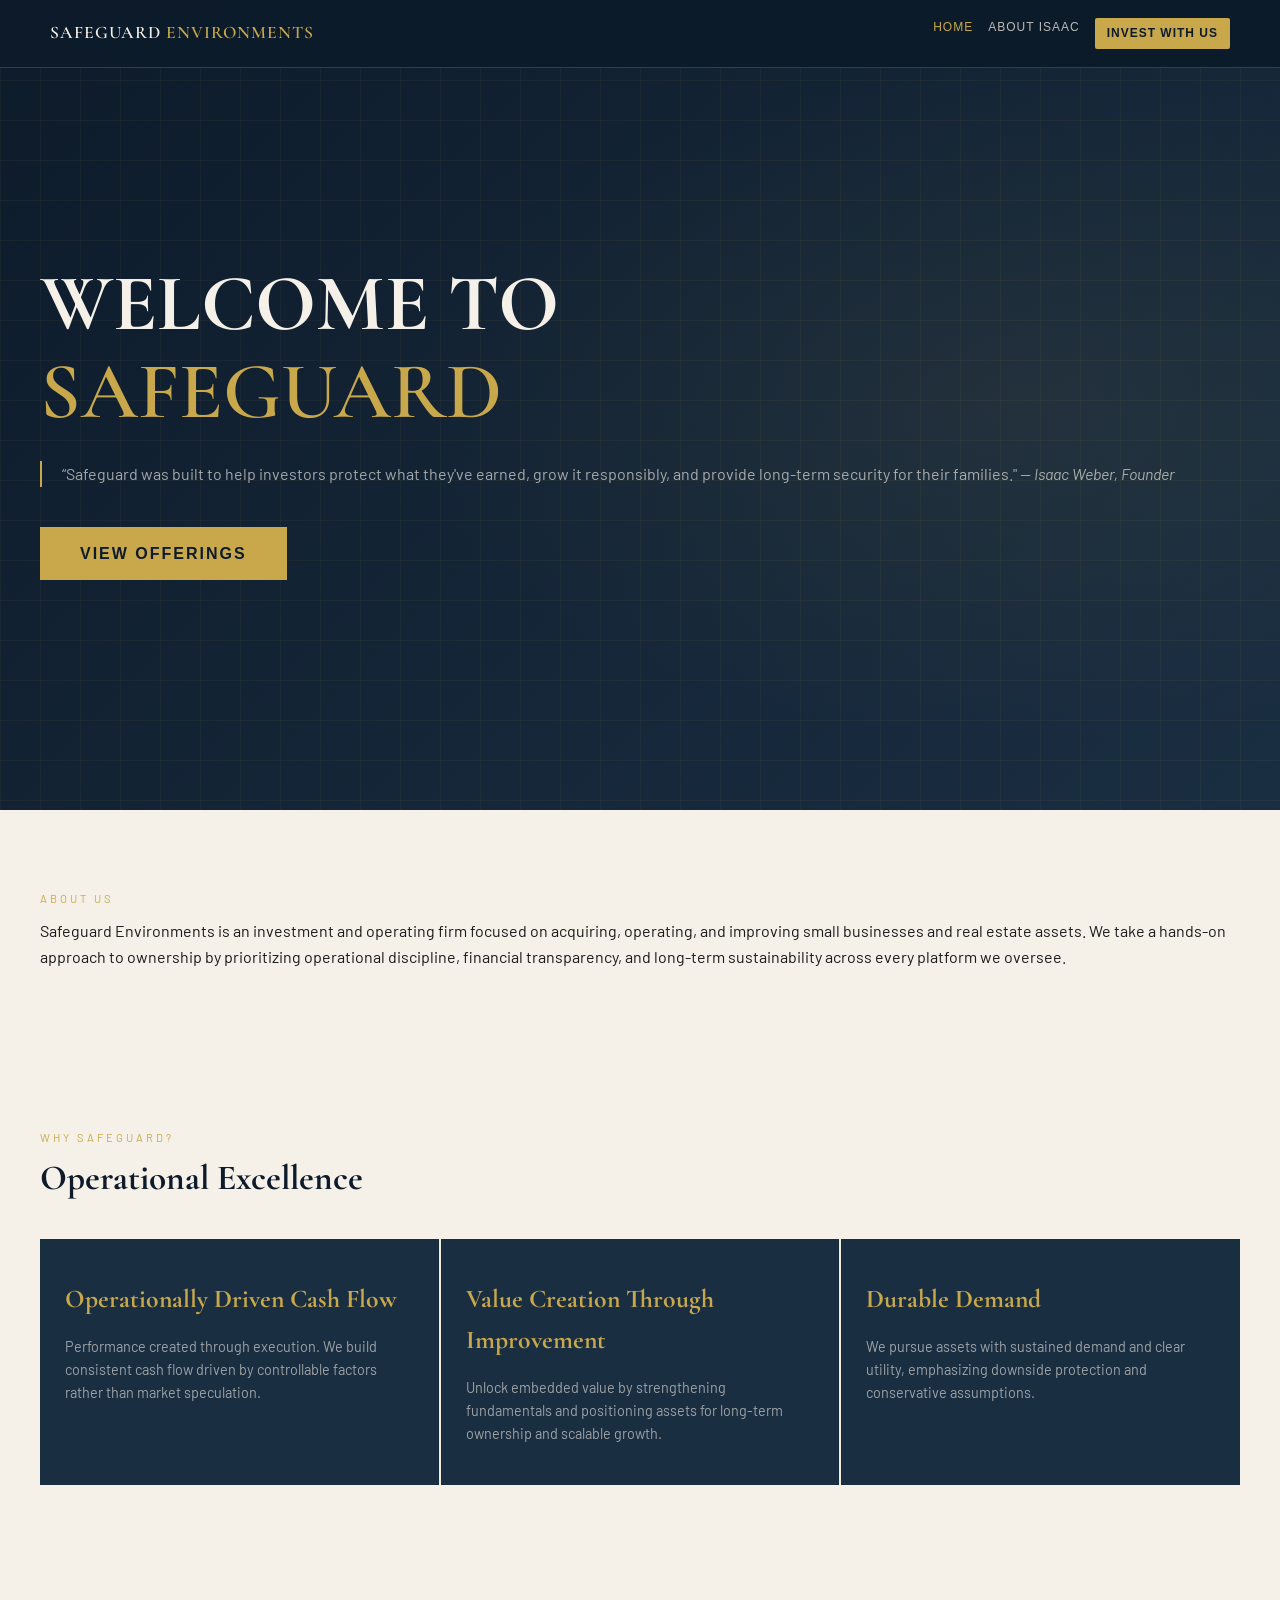
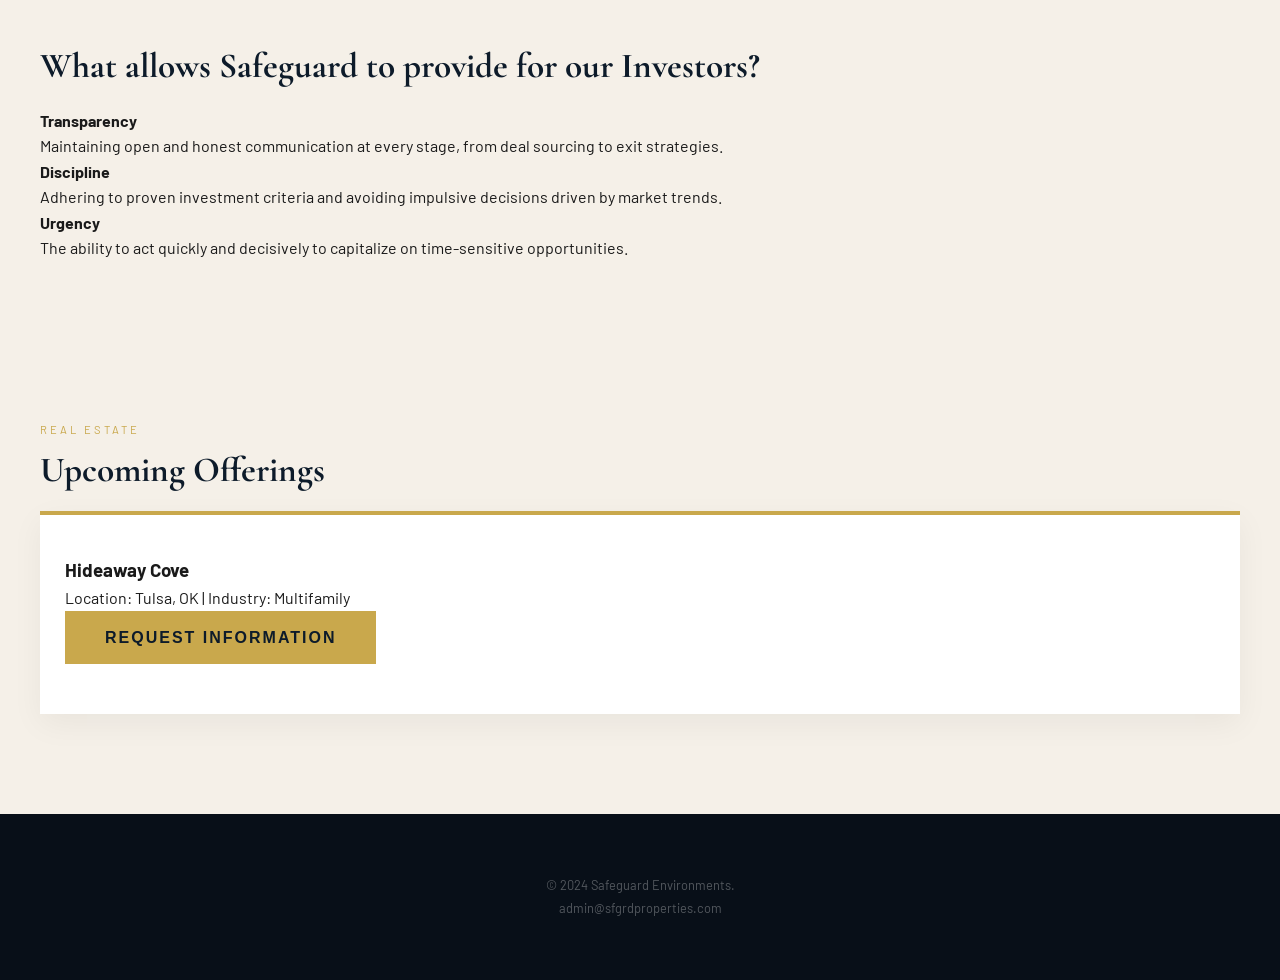
==== index.html @ 64dc5674 "Update index.html" ====
<!DOCTYPE html>
<html lang="en">
<head>
    <meta charset="UTF-8">
    <meta name="viewport" content="width=device-width, initial-scale=1.0">
    <title>Safeguard Environments | Real Estate & Business Investment</title>
    <link rel="stylesheet" href="style.css">
    <link href="https://fonts.googleapis.com/css2?family=Cormorant+Garamond:wght@300;400;600&family=Barlow:wght@300;400;600&display=swap" rel="stylesheet">
</head>
<body>
    <nav>
        <a href="index.html" class="nav-logo">Safeguard <span>Environments</span></a>
        <div class="nav-links">
            <a href="index.html" class="active">Home</a>
            <a href="about.html">About Isaac</a>
            <a href="invest.html" class="nav-cta">Invest With Us</a>
        </div>
    </nav>

    <header class="hero">
        <div class="hero-bg"></div>
        <div class="hero-grid"></div>
        <div class="hero-content container">
            <h1 class="hero-title">WELCOME TO<br><strong>SAFEGUARD</strong></h1>
            <p class="hero-quote">
                “Safeguard was built to help investors protect what they've earned, grow it responsibly, and provide long-term security for their families."
                <cite>— Isaac Weber, Founder</cite>
            </p>
            <div class="hero-actions">
                <a href="invest.html" class="btn-primary">View Offerings</a>
            </div>
        </div>
    </header>

    <section class="white-section">
        <div class="container text-center">
            <span class="section-label">About Us</span>
            <p class="main-para">
                Safeguard Environments is an investment and operating firm focused on acquiring, operating, and improving small businesses and real estate assets. We take a hands-on approach to ownership by prioritizing operational discipline, financial transparency, and long-term sustainability across every platform we oversee.
            </p>
        </div>
    </section>

    <section class="navy-section">
        <div class="container">
            <span class="section-label">Why Safeguard?</span>
            <h2 class="section-title gold-text">Operational Excellence</h2>
            <div class="pillars">
                <div class="pillar">
                    <h3>Operationally Driven Cash Flow</h3>
                    <p>Performance created through execution. We build consistent cash flow driven by controllable factors rather than market speculation.</p>
                </div>
                <div class="pillar">
                    <h3>Value Creation Through Improvement</h3>
                    <p>Unlock embedded value by strengthening fundamentals and positioning assets for long-term ownership and scalable growth.</p>
                </div>
                <div class="pillar">
                    <h3>Durable Demand</h3>
                    <p>We pursue assets with sustained demand and clear utility, emphasizing downside protection and conservative assumptions.</p>
                </div>
            </div>
        </div>
    </section>

    <section class="white-section">
        <div class="container">
            <h2 class="section-title">What allows Safeguard to provide for our Investors?</h2>
            <div class="value-grid">
                <div class="value-item">
                    <h4>Transparency</h4>
                    <p>Maintaining open and honest communication at every stage, from deal sourcing to exit strategies.</p>
                </div>
                <div class="value-item">
                    <h4>Discipline</h4>
                    <p>Adhering to proven investment criteria and avoiding impulsive decisions driven by market trends.</p>
                </div>
                <div class="value-item">
                    <h4>Urgency</h4>
                    <p>The ability to act quickly and decisively to capitalize on time-sensitive opportunities.</p>
                </div>
            </div>
        </div>
    </section>

    <section class="cream-section">
        <div class="container">
            <span class="section-label">Real Estate</span>
            <h2 class="section-title">Upcoming Offerings</h2>
            <div class="offering-card">
                <h3>Hideaway Cove</h3>
                <p>Location: Tulsa, OK | Industry: Multifamily</p>
                <a href="invest.html" class="btn-primary small-btn">Request Information</a>
            </div>
        </div>
    </section>

    <footer>
        <p>© 2024 Safeguard Environments. <br> admin@sfgrdproperties.com</p>
    </footer>
</body>
</html>
---- style.css ----
*, *::before, *::after { box-sizing: border-box; margin: 0; padding: 0; }

:root {
  --navy: #0d1b2a;
  --navy-mid: #1a2e42;
  --gold: #c9a84c;
  --gold-light: #e0c278;
  --cream: #f5f0e8;
  --cream-dark: #ede7d9;
  --text: #1a1a1a;
  --text-mid: #4a4a4a;
  --white: #ffffff;
}

body {
  font-family: 'Barlow', sans-serif;
  background: var(--cream);
  color: var(--text);
  overflow-x: hidden;
  line-height: 1.6;
}

/* --- NAV --- */
nav {
  position: fixed;
  top: 0; left: 0; right: 0;
  z-index: 1000;
  background: rgba(13, 27, 42, 0.97);
  backdrop-filter: blur(8px);
  display: flex;
  align-items: center;
  justify-content: space-between;
  padding: 0 20px;
  height: 68px;
  border-bottom: 1px solid rgba(201, 168, 76, 0.25);
}

.nav-logo {
  font-family: 'Cormorant Garamond', serif;
  font-size: 1.1rem;
  font-weight: 600;
  color: var(--cream);
  text-decoration: none;
  text-transform: uppercase;
  letter-spacing: 1px;
}
.nav-logo span { color: var(--gold); }

.nav-links { display: flex; gap: 15px; }
.nav-links a {
  font-family: 'Barlow Condensed', sans-serif;
  font-size: 0.75rem;
  text-transform: uppercase;
  color: rgba(245, 240, 232, 0.75);
  text-decoration: none;
  letter-spacing: 1px;
}
.nav-links a.active { color: var(--gold); }
.nav-cta { background: var(--gold); color: var(--navy) !important; padding: 6px 12px; font-weight: 700; border-radius: 2px; }

/* --- HERO & BACKGROUNDS --- */
.hero {
  position: relative;
  min-height: 90vh;
  background: var(--navy);
  display: flex;
  align-items: center;
  padding: 100px 20px 60px;
  overflow: hidden;
}

.hero-bg {
  position: absolute;
  inset: 0;
  background: radial-gradient(ellipse 70% 60% at 80% 50%, rgba(201,168,76,0.07) 0%, transparent 70%), linear-gradient(135deg, #0d1b2a 0%, #1a2e42 100%);
}

.hero-grid {
  position: absolute;
  inset: 0;
  background-image: linear-gradient(rgba(201,168,76,0.05) 1px, transparent 1px), linear-gradient(90deg, rgba(201,168,76,0.05) 1px, transparent 1px);
  background-size: 40px 40px;
}

.hero-content { position: relative; z-index: 2; width: 100%; }

.hero-title {
  font-family: 'Cormorant Garamond', serif;
  font-size: clamp(2.8rem, 10vw, 5rem);
  color: var(--cream);
  line-height: 1.1;
  margin-bottom: 25px;
}
.hero-title strong { color: var(--gold); display: block; font-weight: 600; }

.hero-quote {
  border-left: 2px solid var(--gold);
  padding-left: 20px;
  color: rgba(245,240,232,0.65);
  font-size: 1rem;
  margin-bottom: 40px;
}

/* --- BUTTONS --- */
.btn-primary, .btn-outline {
  display: block;
  width: 100%;
  text-align: center;
  padding: 16px;
  font-family: 'Barlow Condensed', sans-serif;
  font-weight: 700;
  text-transform: uppercase;
  text-decoration: none;
  letter-spacing: 2px;
  margin-bottom: 10px;
}
.btn-primary { background: var(--gold); color: var(--navy); }
.btn-outline { border: 1px solid rgba(245,240,232,0.3); color: var(--cream); }

/* --- SECTIONS --- */
section { padding: 80px 20px; }
.container { max-width: 1200px; margin: 0 auto; }
.section-label { color: var(--gold); text-transform: uppercase; font-size: 0.7rem; letter-spacing: 3px; margin-bottom: 10px; display: block; }
.section-title { font-family: 'Cormorant Garamond', serif; font-size: 2.2rem; color: var(--navy); line-height: 1.2; margin-bottom: 20px; }

/* --- CARDS & PILLARS --- */
.pillars { display: grid; gap: 2px; background: rgba(201,168,76,0.1); margin-top: 40px; }
.pillar { background: var(--navy-mid); padding: 40px 25px; }
.pillar h3 { font-family: 'Cormorant Garamond', serif; color: var(--gold); font-size: 1.6rem; margin-bottom: 15px; }
.pillar p { color: rgba(245,240,232,0.6); font-size: 0.9rem; }

.team-card { display: flex; flex-direction: column; gap: 30px; align-items: center; text-align: center; }
.team-photo { width: 100%; max-width: 320px; border: 3px solid var(--gold); filter: grayscale(10%); }

.offering-card { background: white; padding: 40px 25px; border-top: 4px solid var(--gold); margin-bottom: 20px; box-shadow: 0 10px 30px rgba(0,0,0,0.05); }

/* --- FORM --- */
.form-box { background: white; padding: 40px 25px; border: 1px solid var(--cream-dark); }
input, select, textarea { width: 100%; padding: 15px; margin-bottom: 15px; border: 1px solid #ddd; font-size: 1rem; font-family: 'Barlow', sans-serif; }

/* --- FOOTER --- */
footer { background: #080f18; padding: 60px 20px; text-align: center; color: white; }
footer p { font-size: 0.8rem; color: rgba(255,255,255,0.3); line-height: 1.8; }

@media (min-width: 768px) {
  nav { padding: 0 50px; }
  .btn-primary, .btn-outline { width: auto; display: inline-block; padding: 14px 40px; }
  .pillars { grid-template-columns: 1fr 1fr 1fr; }
  .team-card { flex-direction: row; text-align: left; }
}
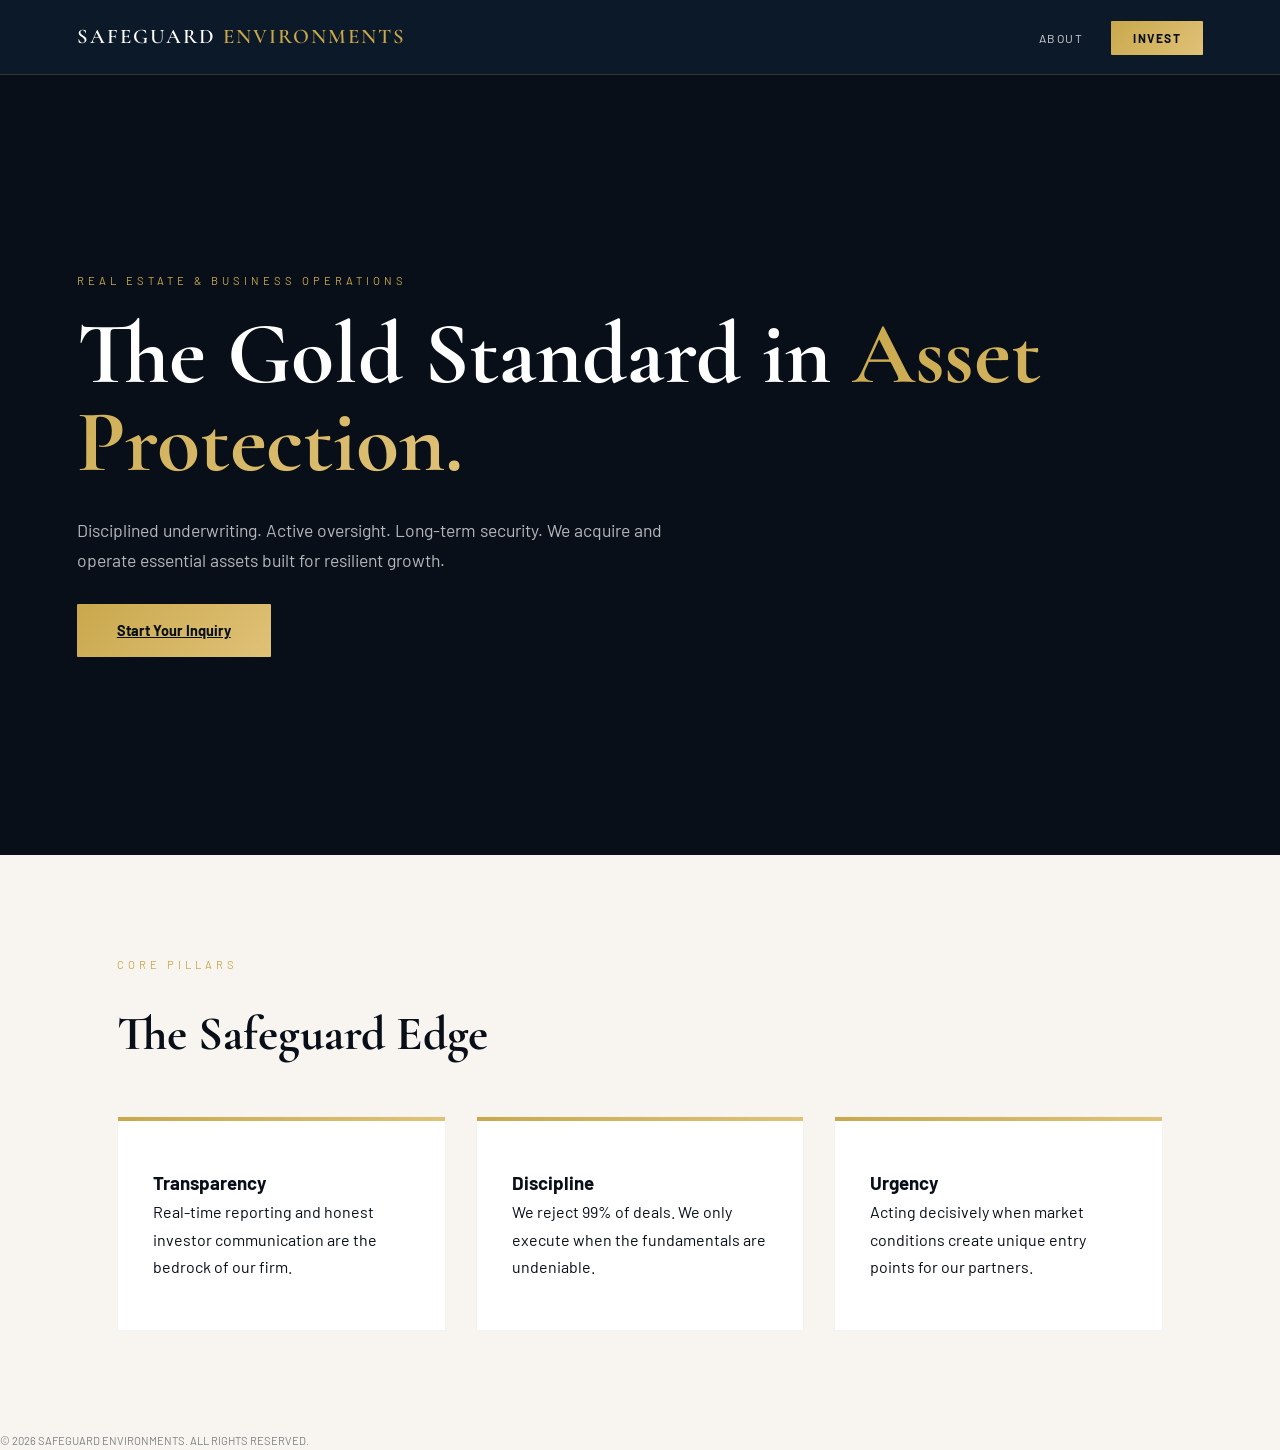
==== commit 418fe8bb: "Update index.html" ====
--- a/index.html
+++ b/index.html
@@ -3,99 +3,51 @@
 <head>
     <meta charset="UTF-8">
     <meta name="viewport" content="width=device-width, initial-scale=1.0">
-    <title>Safeguard Environments | Real Estate & Business Investment</title>
+    <title>Safeguard Environments | Private Equity</title>
     <link rel="stylesheet" href="style.css">
-    <link href="https://fonts.googleapis.com/css2?family=Cormorant+Garamond:wght@300;400;600&family=Barlow:wght@300;400;600&display=swap" rel="stylesheet">
+    <link href="https://fonts.googleapis.com/css2?family=Cormorant+Garamond:wght@300;600&family=Barlow:wght@300;400;700&display=swap" rel="stylesheet">
 </head>
 <body>
     <nav>
-        <a href="index.html" class="nav-logo">Safeguard <span>Environments</span></a>
+        <a href="index.html" class="nav-logo">SAFEGUARD <span>ENVIRONMENTS</span></a>
         <div class="nav-links">
-            <a href="index.html" class="active">Home</a>
-            <a href="about.html">About Isaac</a>
-            <a href="invest.html" class="nav-cta">Invest With Us</a>
+            <a href="about.html">About</a>
+            <a href="invest.html" class="nav-cta">Invest</a>
         </div>
     </nav>
 
     <header class="hero">
-        <div class="hero-bg"></div>
-        <div class="hero-grid"></div>
         <div class="hero-content container">
-            <h1 class="hero-title">WELCOME TO<br><strong>SAFEGUARD</strong></h1>
-            <p class="hero-quote">
-                “Safeguard was built to help investors protect what they've earned, grow it responsibly, and provide long-term security for their families."
-                <cite>— Isaac Weber, Founder</cite>
+            <span class="section-label">Real Estate & Business Operations</span>
+            <h1>The Gold Standard in <strong>Asset Protection.</strong></h1>
+            <p style="max-width: 600px; color: rgba(255,255,255,0.7); margin-bottom: 40px; font-size: 1.1rem;">
+                Disciplined underwriting. Active oversight. Long-term security. We acquire and operate essential assets built for resilient growth.
             </p>
-            <div class="hero-actions">
-                <a href="invest.html" class="btn-primary">View Offerings</a>
-            </div>
+            <a href="invest.html" class="nav-cta" style="padding: 18px 40px; font-size: 0.9rem;">Start Your Inquiry</a>
         </div>
     </header>
 
-    <section class="white-section">
-        <div class="container text-center">
-            <span class="section-label">About Us</span>
-            <p class="main-para">
-                Safeguard Environments is an investment and operating firm focused on acquiring, operating, and improving small businesses and real estate assets. We take a hands-on approach to ownership by prioritizing operational discipline, financial transparency, and long-term sustainability across every platform we oversee.
-            </p>
-        </div>
-    </section>
-
-    <section class="navy-section">
-        <div class="container">
-            <span class="section-label">Why Safeguard?</span>
-            <h2 class="section-title gold-text">Operational Excellence</h2>
-            <div class="pillars">
-                <div class="pillar">
-                    <h3>Operationally Driven Cash Flow</h3>
-                    <p>Performance created through execution. We build consistent cash flow driven by controllable factors rather than market speculation.</p>
-                </div>
-                <div class="pillar">
-                    <h3>Value Creation Through Improvement</h3>
-                    <p>Unlock embedded value by strengthening fundamentals and positioning assets for long-term ownership and scalable growth.</p>
-                </div>
-                <div class="pillar">
-                    <h3>Durable Demand</h3>
-                    <p>We pursue assets with sustained demand and clear utility, emphasizing downside protection and conservative assumptions.</p>
-                </div>
+    <section class="container">
+        <span class="section-label">Core Pillars</span>
+        <h2 class="section-title">The Safeguard Edge</h2>
+        <div class="card-grid">
+            <div class="card">
+                <h3>Transparency</h3>
+                <p>Real-time reporting and honest investor communication are the bedrock of our firm.</p>
             </div>
-        </div>
-    </section>
-
-    <section class="white-section">
-        <div class="container">
-            <h2 class="section-title">What allows Safeguard to provide for our Investors?</h2>
-            <div class="value-grid">
-                <div class="value-item">
-                    <h4>Transparency</h4>
-                    <p>Maintaining open and honest communication at every stage, from deal sourcing to exit strategies.</p>
-                </div>
-                <div class="value-item">
-                    <h4>Discipline</h4>
-                    <p>Adhering to proven investment criteria and avoiding impulsive decisions driven by market trends.</p>
-                </div>
-                <div class="value-item">
-                    <h4>Urgency</h4>
-                    <p>The ability to act quickly and decisively to capitalize on time-sensitive opportunities.</p>
-                </div>
+            <div class="card">
+                <h3>Discipline</h3>
+                <p>We reject 99% of deals. We only execute when the fundamentals are undeniable.</p>
             </div>
-        </div>
-    </section>
-
-    <section class="cream-section">
-        <div class="container">
-            <span class="section-label">Real Estate</span>
-            <h2 class="section-title">Upcoming Offerings</h2>
-            <div class="offering-card">
-                <h3>Hideaway Cove</h3>
-                <p>Location: Tulsa, OK | Industry: Multifamily</p>
-                <a href="invest.html" class="btn-primary small-btn">Request Information</a>
+            <div class="card">
+                <h3>Urgency</h3>
+                <p>Acting decisively when market conditions create unique entry points for our partners.</p>
             </div>
         </div>
     </section>
 
     <footer>
-        <p>© 2024 Safeguard Environments. <br> admin@sfgrdproperties.com</p>
+        <p style="font-size: 0.7rem; opacity: 0.5;">© 2026 SAFEGUARD ENVIRONMENTS. ALL RIGHTS RESERVED.</p>
     </footer>
 </body>
 </html>
--- a/style.css
+++ b/style.css
@@ -1,150 +1,168 @@
-*, *::before, *::after { box-sizing: border-box; margin: 0; padding: 0; }
-
 :root {
-  --navy: #0d1b2a;
-  --navy-mid: #1a2e42;
-  --gold: #c9a84c;
-  --gold-light: #e0c278;
-  --cream: #f5f0e8;
-  --cream-dark: #ede7d9;
-  --text: #1a1a1a;
-  --text-mid: #4a4a4a;
+  --navy-deep: #080f18;
+  --navy-site: #0d1b2a;
+  --gold-primary: #c9a84c;
+  --gold-linear: linear-gradient(135deg, #c9a84c 0%, #e0c278 100%);
+  --cream: #f8f5f0;
   --white: #ffffff;
+  --glass: rgba(255, 255, 255, 0.03);
 }
 
+* { box-sizing: border-box; margin: 0; padding: 0; }
+
 body {
-  font-family: 'Barlow', sans-serif;
+  font-family: 'Barlow', -apple-system, sans-serif;
   background: var(--cream);
-  color: var(--text);
+  color: var(--navy-deep);
+  line-height: 1.7;
   overflow-x: hidden;
-  line-height: 1.6;
 }
 
-/* --- NAV --- */
+/* --- LUXURY NAV --- */
 nav {
   position: fixed;
-  top: 0; left: 0; right: 0;
-  z-index: 1000;
-  background: rgba(13, 27, 42, 0.97);
-  backdrop-filter: blur(8px);
+  top: 0; width: 100%; height: 75px;
+  background: rgba(13, 27, 42, 0.95);
+  backdrop-filter: blur(10px);
   display: flex;
   align-items: center;
   justify-content: space-between;
-  padding: 0 20px;
-  height: 68px;
-  border-bottom: 1px solid rgba(201, 168, 76, 0.25);
+  padding: 0 6%;
+  z-index: 2000;
+  border-bottom: 1px solid rgba(201, 168, 76, 0.2);
 }
 
 .nav-logo {
   font-family: 'Cormorant Garamond', serif;
-  font-size: 1.1rem;
+  font-size: 1.3rem;
+  color: #fff;
+  text-decoration: none;
+  letter-spacing: 2px;
   font-weight: 600;
-  color: var(--cream);
+}
+.nav-logo span { color: var(--gold-primary); }
+
+.nav-links a {
+  color: rgba(255,255,255,0.8);
   text-decoration: none;
-  text-transform: uppercase;
-  letter-spacing: 1px;
-}
-.nav-logo span { color: var(--gold); }
-
-.nav-links { display: flex; gap: 15px; }
-.nav-links a {
-  font-family: 'Barlow Condensed', sans-serif;
   font-size: 0.75rem;
   text-transform: uppercase;
-  color: rgba(245, 240, 232, 0.75);
-  text-decoration: none;
-  letter-spacing: 1px;
+  letter-spacing: 1.5px;
+  margin-left: 25px;
 }
-.nav-links a.active { color: var(--gold); }
-.nav-cta { background: var(--gold); color: var(--navy) !important; padding: 6px 12px; font-weight: 700; border-radius: 2px; }
 
-/* --- HERO & BACKGROUNDS --- */
+.nav-cta {
+  background: var(--gold-linear);
+  color: var(--navy-deep) !important;
+  padding: 10px 22px;
+  font-weight: 700;
+  border-radius: 1px;
+}
+
+/* --- PHONE OPTIMIZED HERO --- */
 .hero {
-  position: relative;
-  min-height: 90vh;
-  background: var(--navy);
+  min-height: 95vh;
+  background: var(--navy-deep);
   display: flex;
   align-items: center;
-  padding: 100px 20px 60px;
-  overflow: hidden;
+  padding: 120px 6% 60px;
+  position: relative;
+  color: #fff;
 }
 
-.hero-bg {
+.hero::after {
+  content: '';
   position: absolute;
-  inset: 0;
-  background: radial-gradient(ellipse 70% 60% at 80% 50%, rgba(201,168,76,0.07) 0%, transparent 70%), linear-gradient(135deg, #0d1b2a 0%, #1a2e42 100%);
+  top: 0; left: 0; right: 0; bottom: 0;
+  background: url('https://www.transparenttextures.com/patterns/carbon-fibre.png');
+  opacity: 0.05;
 }
 
-.hero-grid {
-  position: absolute;
-  inset: 0;
-  background-image: linear-gradient(rgba(201,168,76,0.05) 1px, transparent 1px), linear-gradient(90deg, rgba(201,168,76,0.05) 1px, transparent 1px);
-  background-size: 40px 40px;
+.hero-content h1 {
+  font-family: 'Cormorant Garamond', serif;
+  font-size: clamp(3rem, 12vw, 5.5rem);
+  line-height: 1;
+  margin-bottom: 30px;
 }
 
-.hero-content { position: relative; z-index: 2; width: 100%; }
+.hero-content h1 strong {
+  background: var(--gold-linear);
+  -webkit-background-clip: text;
+  -webkit-text-fill-color: transparent;
+}
 
-.hero-title {
+/* --- SECTION POLISHING --- */
+section { padding: 100px 6%; }
+.container { max-width: 1200px; margin: 0 auto; }
+
+.section-label {
+  color: var(--gold-primary);
+  text-transform: uppercase;
+  font-size: 0.7rem;
+  letter-spacing: 4px;
+  display: block;
+  margin-bottom: 20px;
+}
+
+.section-title {
   font-family: 'Cormorant Garamond', serif;
-  font-size: clamp(2.8rem, 10vw, 5rem);
-  color: var(--cream);
-  line-height: 1.1;
-  margin-bottom: 25px;
-}
-.hero-title strong { color: var(--gold); display: block; font-weight: 600; }
-
-.hero-quote {
-  border-left: 2px solid var(--gold);
-  padding-left: 20px;
-  color: rgba(245,240,232,0.65);
-  font-size: 1rem;
+  font-size: clamp(2rem, 8vw, 3rem);
   margin-bottom: 40px;
 }
 
-/* --- BUTTONS --- */
-.btn-primary, .btn-outline {
-  display: block;
+/* --- CRM LEAD CARDS --- */
+.card-grid { display: grid; grid-template-columns: repeat(auto-fit, minmax(300px, 1fr)); gap: 30px; }
+
+.card {
+  background: var(--white);
+  padding: 50px 35px;
+  border: 1px solid rgba(0,0,0,0.05);
+  position: relative;
+  transition: transform 0.3s;
+}
+
+.card:hover { transform: translateY(-10px); }
+
+.card::before {
+  content: '';
+  position: absolute;
+  top: 0; left: 0; width: 100%; height: 4px;
+  background: var(--gold-linear);
+}
+
+/* --- FORM & CRM HOOKS --- */
+.form-wrap {
+  background: var(--navy-site);
+  padding: 60px 40px;
+  border-radius: 2px;
+  color: #fff;
+}
+
+input, select, textarea {
   width: 100%;
-  text-align: center;
   padding: 16px;
-  font-family: 'Barlow Condensed', sans-serif;
+  margin-bottom: 20px;
+  background: rgba(255,255,255,0.05);
+  border: 1px solid rgba(255,255,255,0.1);
+  color: #fff;
+  font-size: 1rem;
+}
+
+button[type="submit"] {
+  width: 100%;
+  padding: 20px;
+  background: var(--gold-linear);
+  border: none;
   font-weight: 700;
   text-transform: uppercase;
-  text-decoration: none;
   letter-spacing: 2px;
-  margin-bottom: 10px;
+  cursor: pointer;
 }
-.btn-primary { background: var(--gold); color: var(--navy); }
-.btn-outline { border: 1px solid rgba(245,240,232,0.3); color: var(--cream); }
 
-/* --- SECTIONS --- */
-section { padding: 80px 20px; }
-.container { max-width: 1200px; margin: 0 auto; }
-.section-label { color: var(--gold); text-transform: uppercase; font-size: 0.7rem; letter-spacing: 3px; margin-bottom: 10px; display: block; }
-.section-title { font-family: 'Cormorant Garamond', serif; font-size: 2.2rem; color: var(--navy); line-height: 1.2; margin-bottom: 20px; }
-
-/* --- CARDS & PILLARS --- */
-.pillars { display: grid; gap: 2px; background: rgba(201,168,76,0.1); margin-top: 40px; }
-.pillar { background: var(--navy-mid); padding: 40px 25px; }
-.pillar h3 { font-family: 'Cormorant Garamond', serif; color: var(--gold); font-size: 1.6rem; margin-bottom: 15px; }
-.pillar p { color: rgba(245,240,232,0.6); font-size: 0.9rem; }
-
-.team-card { display: flex; flex-direction: column; gap: 30px; align-items: center; text-align: center; }
-.team-photo { width: 100%; max-width: 320px; border: 3px solid var(--gold); filter: grayscale(10%); }
-
-.offering-card { background: white; padding: 40px 25px; border-top: 4px solid var(--gold); margin-bottom: 20px; box-shadow: 0 10px 30px rgba(0,0,0,0.05); }
-
-/* --- FORM --- */
-.form-box { background: white; padding: 40px 25px; border: 1px solid var(--cream-dark); }
-input, select, textarea { width: 100%; padding: 15px; margin-bottom: 15px; border: 1px solid #ddd; font-size: 1rem; font-family: 'Barlow', sans-serif; }
-
-/* --- FOOTER --- */
-footer { background: #080f18; padding: 60px 20px; text-align: center; color: white; }
-footer p { font-size: 0.8rem; color: rgba(255,255,255,0.3); line-height: 1.8; }
-
-@media (min-width: 768px) {
-  nav { padding: 0 50px; }
-  .btn-primary, .btn-outline { width: auto; display: inline-block; padding: 14px 40px; }
-  .pillars { grid-template-columns: 1fr 1fr 1fr; }
-  .team-card { flex-direction: row; text-align: left; }
+/* --- MOBILE TWEAKS --- */
+@media (max-width: 768px) {
+  nav { padding: 0 20px; }
+  .nav-links { display: none; }
+  .hero-content h1 { text-align: center; }
+  .form-wrap { padding: 40px 20px; }
 }
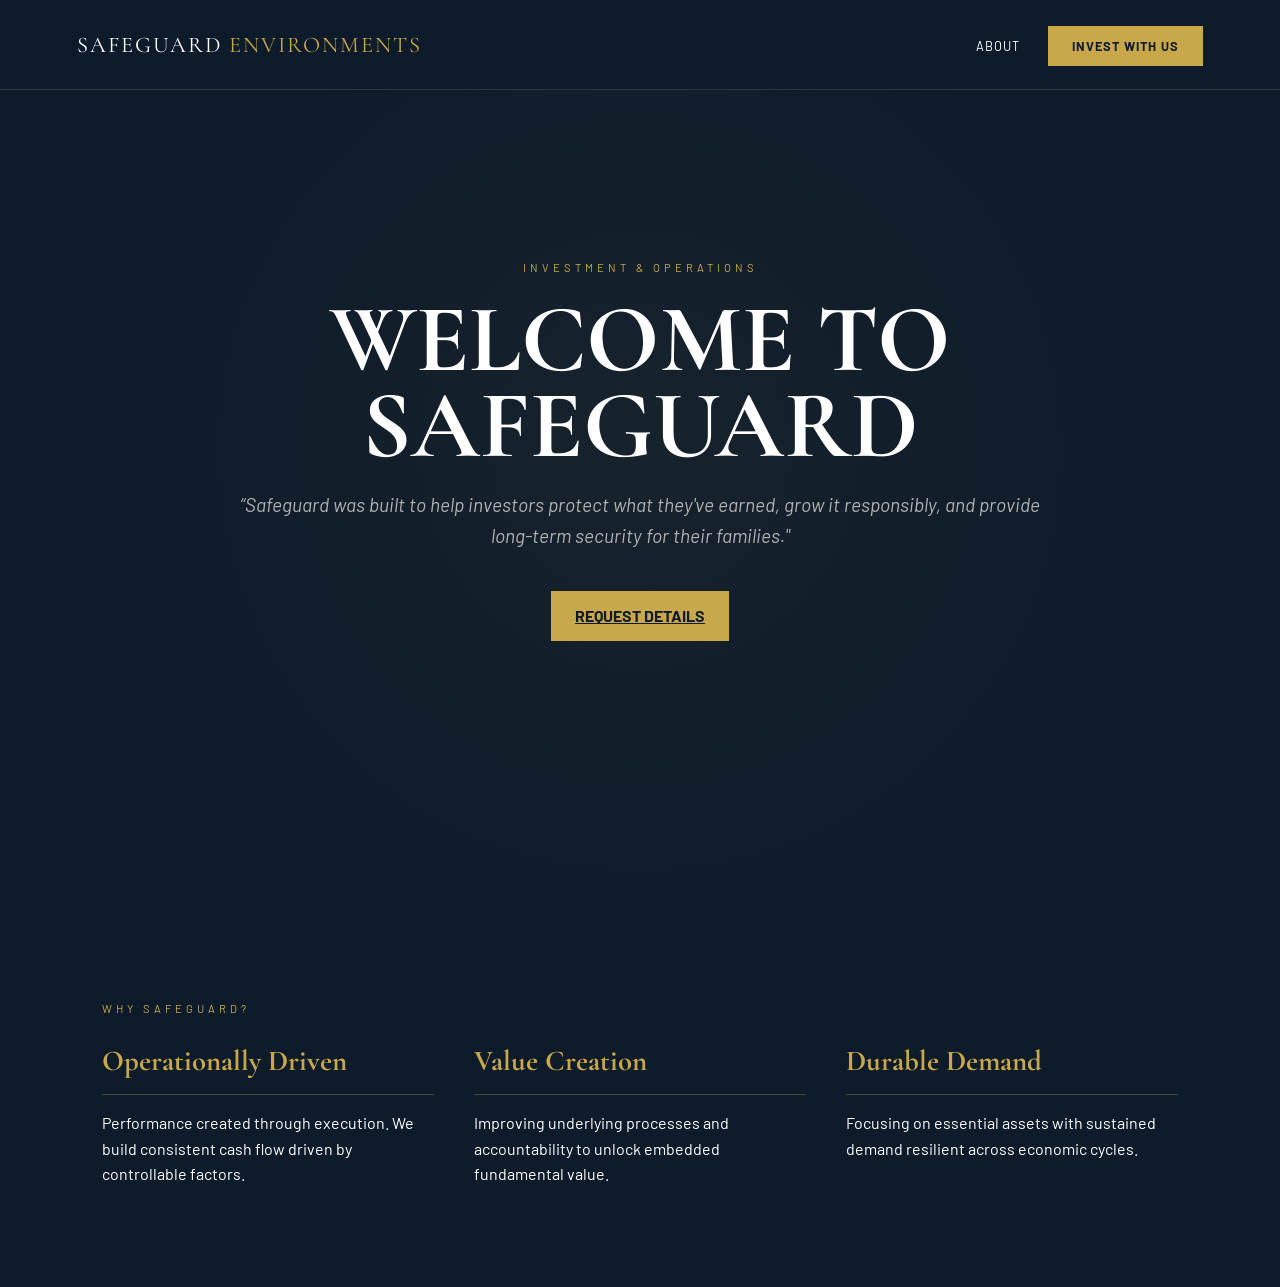
==== commit de10f45e: "Update index.html" ====
--- a/index.html
+++ b/index.html
@@ -3,51 +3,44 @@
 <head>
     <meta charset="UTF-8">
     <meta name="viewport" content="width=device-width, initial-scale=1.0">
-    <title>Safeguard Environments | Private Equity</title>
+    <title>Safeguard Environments | Home</title>
     <link rel="stylesheet" href="style.css">
-    <link href="https://fonts.googleapis.com/css2?family=Cormorant+Garamond:wght@300;600&family=Barlow:wght@300;400;700&display=swap" rel="stylesheet">
+    <link href="https://fonts.googleapis.com/css2?family=Cormorant+Garamond:wght@300;600&family=Barlow:ital,wght@0,400;1,300&display=swap" rel="stylesheet">
 </head>
 <body>
     <nav>
         <a href="index.html" class="nav-logo">SAFEGUARD <span>ENVIRONMENTS</span></a>
         <div class="nav-links">
-            <a href="about.html">About</a>
-            <a href="invest.html" class="nav-cta">Invest</a>
+            <a href="about.html">ABOUT</a>
+            <a href="invest.html" class="nav-cta">INVEST WITH US</a>
         </div>
     </nav>
 
     <header class="hero">
-        <div class="hero-content container">
-            <span class="section-label">Real Estate & Business Operations</span>
-            <h1>The Gold Standard in <strong>Asset Protection.</strong></h1>
-            <p style="max-width: 600px; color: rgba(255,255,255,0.7); margin-bottom: 40px; font-size: 1.1rem;">
-                Disciplined underwriting. Active oversight. Long-term security. We acquire and operate essential assets built for resilient growth.
-            </p>
-            <a href="invest.html" class="nav-cta" style="padding: 18px 40px; font-size: 0.9rem;">Start Your Inquiry</a>
-        </div>
+        <span class="section-label">Investment & Operations</span>
+        <h1>WELCOME TO<br>SAFEGUARD</h1>
+        <p>“Safeguard was built to help investors protect what they've earned, grow it responsibly, and provide long-term security for their families."</p>
+        <a href="invest.html" class="nav-cta">REQUEST DETAILS</a>
     </header>
 
-    <section class="container">
-        <span class="section-label">Core Pillars</span>
-        <h2 class="section-title">The Safeguard Edge</h2>
-        <div class="card-grid">
-            <div class="card">
-                <h3>Transparency</h3>
-                <p>Real-time reporting and honest investor communication are the bedrock of our firm.</p>
-            </div>
-            <div class="card">
-                <h3>Discipline</h3>
-                <p>We reject 99% of deals. We only execute when the fundamentals are undeniable.</p>
-            </div>
-            <div class="card">
-                <h3>Urgency</h3>
-                <p>Acting decisively when market conditions create unique entry points for our partners.</p>
+    <section>
+        <div class="container">
+            <span class="section-label">Why Safeguard?</span>
+            <div class="pillar-grid">
+                <div class="pillar-item">
+                    <h3>Operationally Driven</h3>
+                    <p>Performance created through execution. We build consistent cash flow driven by controllable factors.</p>
+                </div>
+                <div class="pillar-item">
+                    <h3>Value Creation</h3>
+                    <p>Improving underlying processes and accountability to unlock embedded fundamental value.</p>
+                </div>
+                <div class="pillar-item">
+                    <h3>Durable Demand</h3>
+                    <p>Focusing on essential assets with sustained demand resilient across economic cycles.</p>
+                </div>
             </div>
         </div>
     </section>
-
-    <footer>
-        <p style="font-size: 0.7rem; opacity: 0.5;">© 2026 SAFEGUARD ENVIRONMENTS. ALL RIGHTS RESERVED.</p>
-    </footer>
 </body>
 </html>
--- a/style.css
+++ b/style.css
@@ -1,168 +1,159 @@
+/* --- THE SAFEGUARD EXACT SPEC --- */
+*, *::before, *::after { box-sizing: border-box; margin: 0; padding: 0; }
+
 :root {
-  --navy-deep: #080f18;
-  --navy-site: #0d1b2a;
-  --gold-primary: #c9a84c;
-  --gold-linear: linear-gradient(135deg, #c9a84c 0%, #e0c278 100%);
-  --cream: #f8f5f0;
-  --white: #ffffff;
-  --glass: rgba(255, 255, 255, 0.03);
+    --navy: #0d1b2a;
+    --gold: #c9a84c;
+    --cream: #f5f0e8;
+    --white: #ffffff;
+    --text-light: rgba(245, 240, 232, 0.7);
 }
 
-* { box-sizing: border-box; margin: 0; padding: 0; }
-
 body {
-  font-family: 'Barlow', -apple-system, sans-serif;
-  background: var(--cream);
-  color: var(--navy-deep);
-  line-height: 1.7;
-  overflow-x: hidden;
+    font-family: 'Barlow', sans-serif;
+    background-color: var(--navy); /* Original site uses dark base */
+    color: var(--white);
+    line-height: 1.6;
 }
 
-/* --- LUXURY NAV --- */
+/* --- NAVIGATION --- */
 nav {
-  position: fixed;
-  top: 0; width: 100%; height: 75px;
-  background: rgba(13, 27, 42, 0.95);
-  backdrop-filter: blur(10px);
-  display: flex;
-  align-items: center;
-  justify-content: space-between;
-  padding: 0 6%;
-  z-index: 2000;
-  border-bottom: 1px solid rgba(201, 168, 76, 0.2);
+    position: fixed;
+    top: 0; left: 0; right: 0;
+    height: 90px;
+    background: var(--navy);
+    display: flex;
+    align-items: center;
+    justify-content: space-between;
+    padding: 0 6%;
+    z-index: 1000;
+    border-bottom: 1px solid rgba(201, 168, 76, 0.2);
 }
 
 .nav-logo {
-  font-family: 'Cormorant Garamond', serif;
-  font-size: 1.3rem;
-  color: #fff;
-  text-decoration: none;
-  letter-spacing: 2px;
-  font-weight: 600;
+    font-family: 'Cormorant Garamond', serif;
+    font-size: 1.4rem;
+    color: var(--white);
+    text-decoration: none;
+    text-transform: uppercase;
+    letter-spacing: 2px;
 }
-.nav-logo span { color: var(--gold-primary); }
+.nav-logo span { color: var(--gold); }
 
 .nav-links a {
-  color: rgba(255,255,255,0.8);
-  text-decoration: none;
-  font-size: 0.75rem;
-  text-transform: uppercase;
-  letter-spacing: 1.5px;
-  margin-left: 25px;
+    color: var(--white);
+    text-decoration: none;
+    font-size: 0.8rem;
+    text-transform: uppercase;
+    margin-left: 25px;
+    letter-spacing: 1px;
 }
 
 .nav-cta {
-  background: var(--gold-linear);
-  color: var(--navy-deep) !important;
-  padding: 10px 22px;
-  font-weight: 700;
-  border-radius: 1px;
+    background: var(--gold);
+    color: var(--navy) !important;
+    padding: 12px 24px;
+    font-weight: 700;
 }
 
-/* --- PHONE OPTIMIZED HERO --- */
+/* --- HERO --- */
 .hero {
-  min-height: 95vh;
-  background: var(--navy-deep);
-  display: flex;
-  align-items: center;
-  padding: 120px 6% 60px;
-  position: relative;
-  color: #fff;
+    height: 100vh;
+    display: flex;
+    flex-direction: column;
+    justify-content: center;
+    align-items: center;
+    text-align: center;
+    padding: 0 10%;
+    background: radial-gradient(circle at center, rgba(201, 168, 76, 0.05) 0%, transparent 70%);
 }
 
-.hero::after {
-  content: '';
-  position: absolute;
-  top: 0; left: 0; right: 0; bottom: 0;
-  background: url('https://www.transparenttextures.com/patterns/carbon-fibre.png');
-  opacity: 0.05;
+.hero h1 {
+    font-family: 'Cormorant Garamond', serif;
+    font-size: clamp(3.5rem, 12vw, 6rem);
+    text-transform: uppercase;
+    line-height: 0.9;
+    margin-bottom: 20px;
 }
 
-.hero-content h1 {
-  font-family: 'Cormorant Garamond', serif;
-  font-size: clamp(3rem, 12vw, 5.5rem);
-  line-height: 1;
-  margin-bottom: 30px;
+.hero p {
+    font-family: 'Barlow', sans-serif;
+    font-style: italic;
+    font-size: 1.2rem;
+    max-width: 800px;
+    color: var(--text-light);
+    margin-bottom: 40px;
 }
 
-.hero-content h1 strong {
-  background: var(--gold-linear);
-  -webkit-background-clip: text;
-  -webkit-text-fill-color: transparent;
-}
-
-/* --- SECTION POLISHING --- */
-section { padding: 100px 6%; }
-.container { max-width: 1200px; margin: 0 auto; }
+/* --- GRID SECTIONS --- */
+section { padding: 100px 8%; }
 
 .section-label {
-  color: var(--gold-primary);
-  text-transform: uppercase;
-  font-size: 0.7rem;
-  letter-spacing: 4px;
-  display: block;
-  margin-bottom: 20px;
+    color: var(--gold);
+    text-transform: uppercase;
+    letter-spacing: 4px;
+    font-size: 0.7rem;
+    display: block;
+    margin-bottom: 20px;
 }
 
 .section-title {
-  font-family: 'Cormorant Garamond', serif;
-  font-size: clamp(2rem, 8vw, 3rem);
-  margin-bottom: 40px;
+    font-family: 'Cormorant Garamond', serif;
+    font-size: 2.5rem;
+    margin-bottom: 40px;
 }
 
-/* --- CRM LEAD CARDS --- */
-.card-grid { display: grid; grid-template-columns: repeat(auto-fit, minmax(300px, 1fr)); gap: 30px; }
-
-.card {
-  background: var(--white);
-  padding: 50px 35px;
-  border: 1px solid rgba(0,0,0,0.05);
-  position: relative;
-  transition: transform 0.3s;
+.pillar-grid {
+    display: grid;
+    grid-template-columns: repeat(auto-fit, minmax(300px, 1fr));
+    gap: 40px;
 }
 
-.card:hover { transform: translateY(-10px); }
-
-.card::before {
-  content: '';
-  position: absolute;
-  top: 0; left: 0; width: 100%; height: 4px;
-  background: var(--gold-linear);
+.pillar-item h3 {
+    font-family: 'Cormorant Garamond', serif;
+    color: var(--gold);
+    font-size: 1.8rem;
+    margin-bottom: 15px;
+    border-bottom: 1px solid rgba(201, 168, 76, 0.3);
+    padding-bottom: 10px;
 }
 
-/* --- FORM & CRM HOOKS --- */
-.form-wrap {
-  background: var(--navy-site);
-  padding: 60px 40px;
-  border-radius: 2px;
-  color: #fff;
+/* --- BIO LAYOUT --- */
+.bio-container {
+    display: flex;
+    gap: 60px;
+    align-items: center;
+}
+
+.bio-img {
+    width: 350px;
+    height: 450px;
+    object-fit: cover;
+    border: 1px solid var(--gold);
+    padding: 10px;
+}
+
+/* --- CRM FORM --- */
+.form-card {
+    background: rgba(255,255,255,0.03);
+    padding: 50px;
+    border: 1px solid rgba(201, 168, 76, 0.2);
 }
 
 input, select, textarea {
-  width: 100%;
-  padding: 16px;
-  margin-bottom: 20px;
-  background: rgba(255,255,255,0.05);
-  border: 1px solid rgba(255,255,255,0.1);
-  color: #fff;
-  font-size: 1rem;
+    width: 100%;
+    padding: 15px;
+    background: transparent;
+    border: 1px solid rgba(255,255,255,0.2);
+    color: white;
+    margin-bottom: 20px;
 }
 
-button[type="submit"] {
-  width: 100%;
-  padding: 20px;
-  background: var(--gold-linear);
-  border: none;
-  font-weight: 700;
-  text-transform: uppercase;
-  letter-spacing: 2px;
-  cursor: pointer;
+/* --- MOBILE OPTIMIZATION --- */
+@media (max-width: 768px) {
+    nav { height: 70px; padding: 0 20px; }
+    .nav-links { display: none; }
+    .hero h1 { font-size: 3.5rem; }
+    .bio-container { flex-direction: column; text-align: center; }
+    .bio-img { width: 100%; height: auto; }
 }
-
-/* --- MOBILE TWEAKS --- */
-@media (max-width: 768px) {
-  nav { padding: 0 20px; }
-  .nav-links { display: none; }
-  .hero-content h1 { text-align: center; }
-  .form-wrap { padding: 40px 20px; }
-}
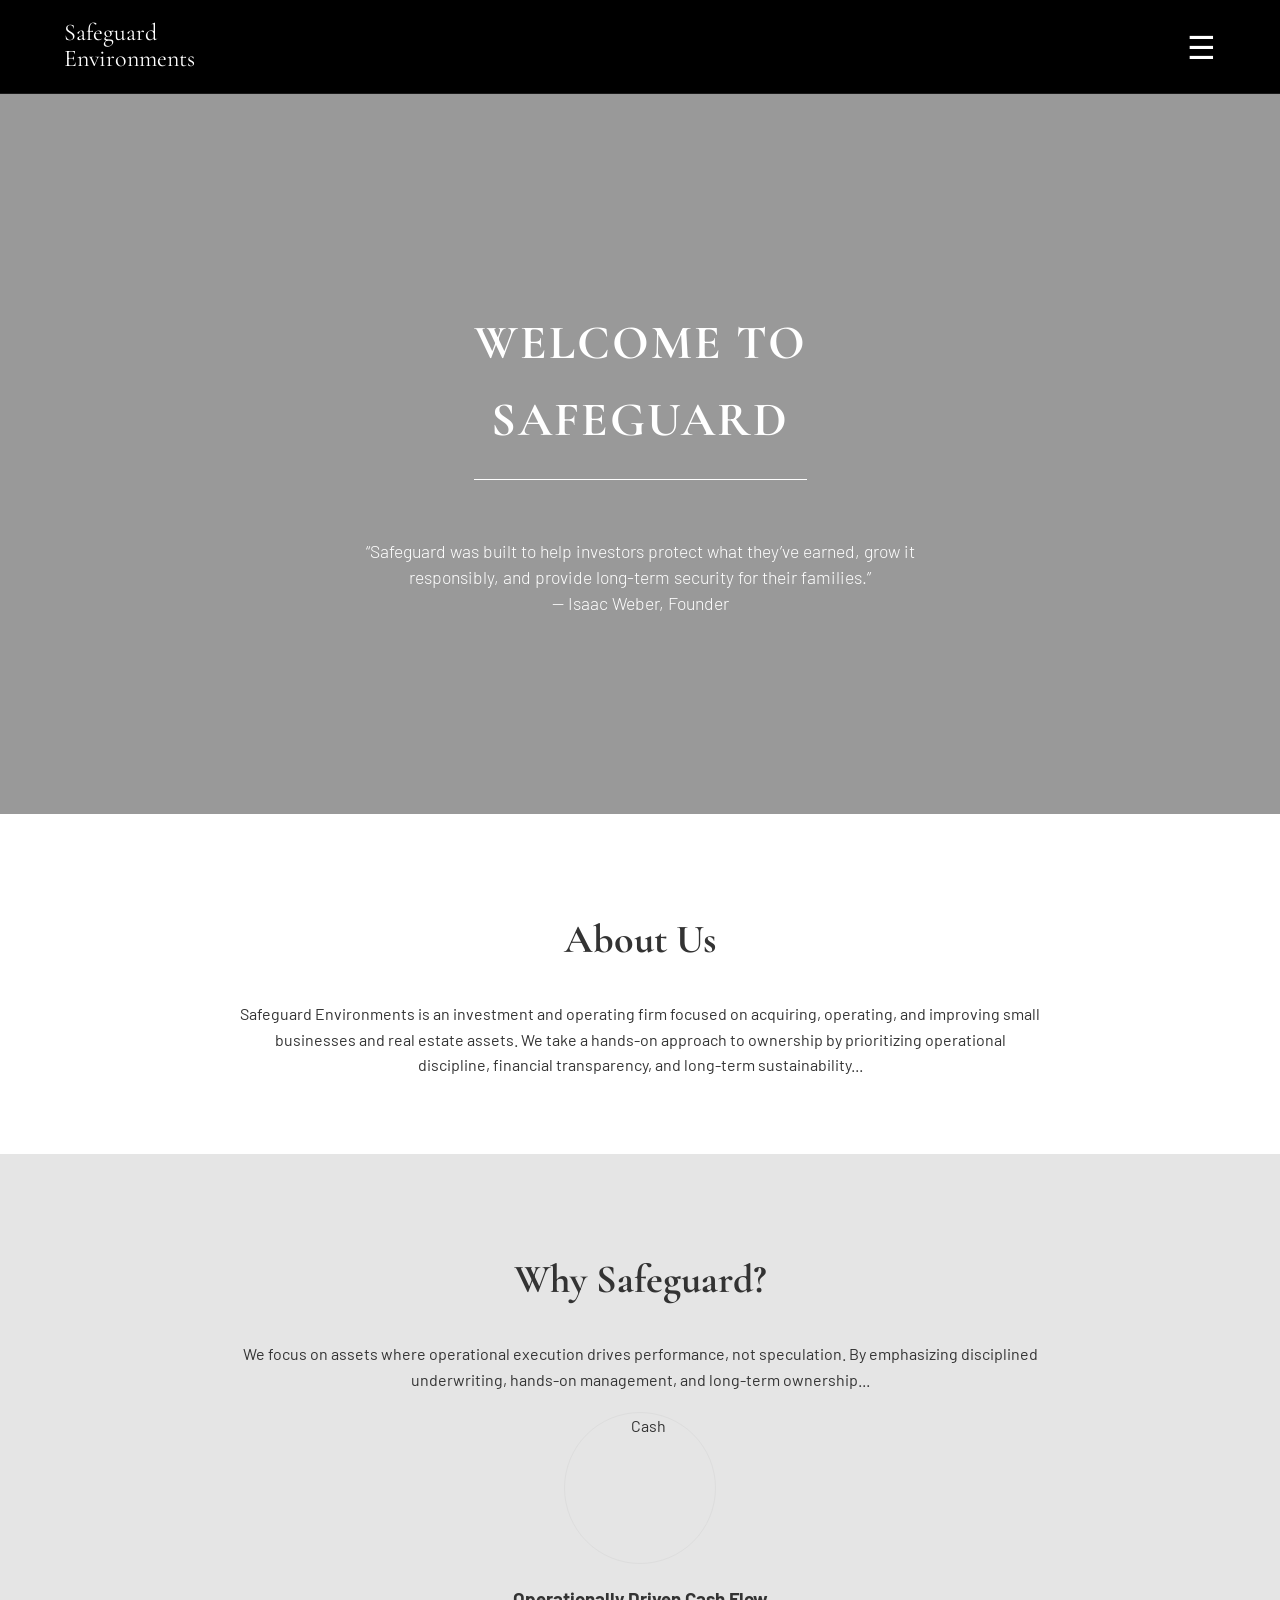
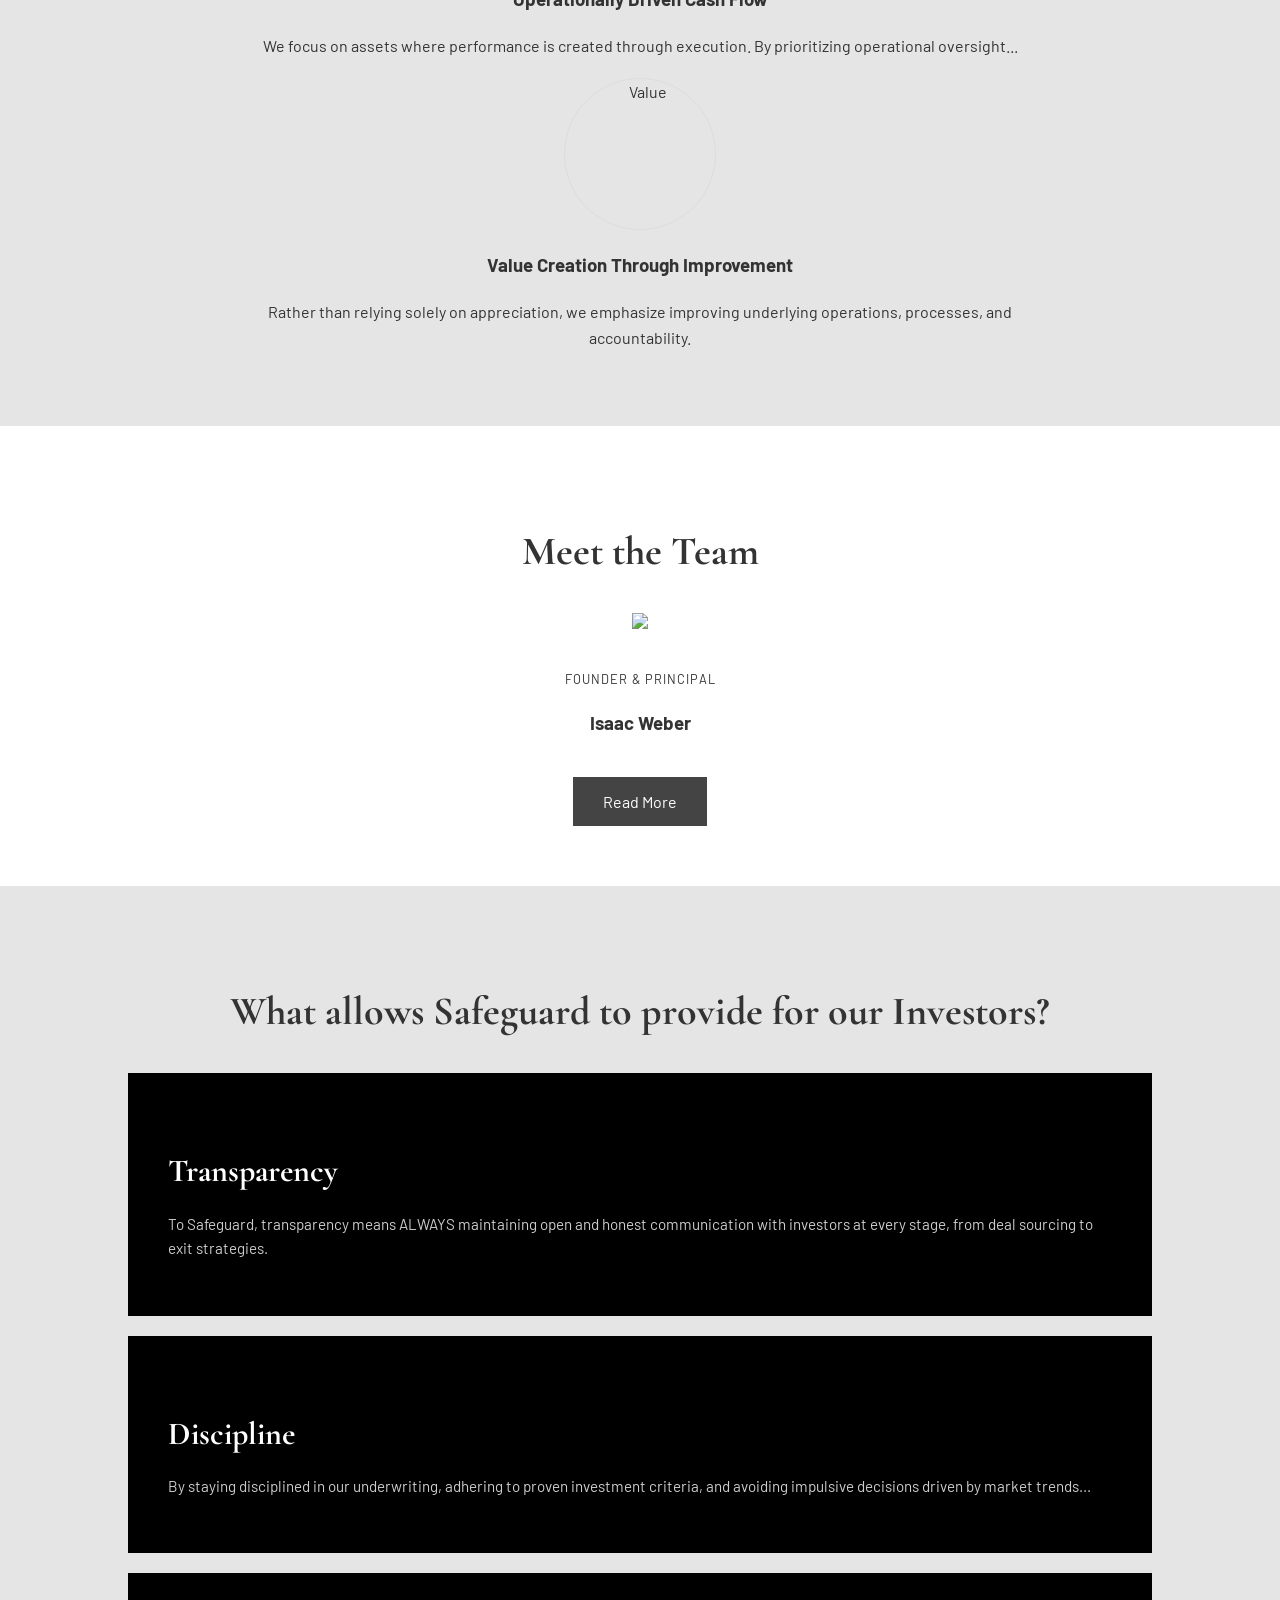
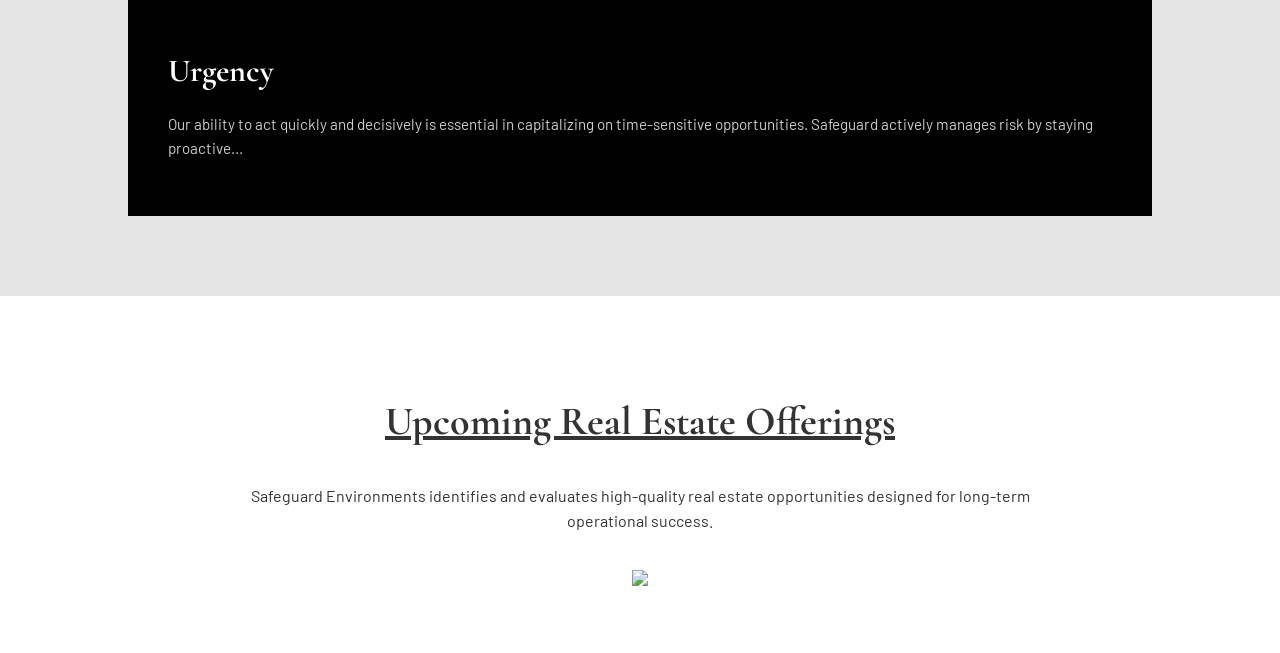
==== commit 10c0d092: "Refactor index.html for content and structure updates Updated the title and modified the navigation " ====
--- a/index.html
+++ b/index.html
@@ -3,44 +3,80 @@
 <head>
     <meta charset="UTF-8">
     <meta name="viewport" content="width=device-width, initial-scale=1.0">
-    <title>Safeguard Environments | Home</title>
+    <title>Safeguard Environments</title>
     <link rel="stylesheet" href="style.css">
-    <link href="https://fonts.googleapis.com/css2?family=Cormorant+Garamond:wght@300;600&family=Barlow:ital,wght@0,400;1,300&display=swap" rel="stylesheet">
+    <link href="https://fonts.googleapis.com/css2?family=Cormorant+Garamond:wght@400;600&family=Barlow:wght@200;400&display=swap" rel="stylesheet">
 </head>
 <body>
+
     <nav>
-        <a href="index.html" class="nav-logo">SAFEGUARD <span>ENVIRONMENTS</span></a>
-        <div class="nav-links">
-            <a href="about.html">ABOUT</a>
-            <a href="invest.html" class="nav-cta">INVEST WITH US</a>
-        </div>
+        <div class="logo">Safeguard<br>Environments</div>
+        <div style="color:white; font-size:2rem;">☰</div>
     </nav>
 
     <header class="hero">
-        <span class="section-label">Investment & Operations</span>
         <h1>WELCOME TO<br>SAFEGUARD</h1>
-        <p>“Safeguard was built to help investors protect what they've earned, grow it responsibly, and provide long-term security for their families."</p>
-        <a href="invest.html" class="nav-cta">REQUEST DETAILS</a>
+        <p>“Safeguard was built to help investors protect what they’ve earned, grow it responsibly, and provide long-term security for their families.”<br>— Isaac Weber, Founder</p>
     </header>
 
     <section>
-        <div class="container">
-            <span class="section-label">Why Safeguard?</span>
-            <div class="pillar-grid">
-                <div class="pillar-item">
-                    <h3>Operationally Driven</h3>
-                    <p>Performance created through execution. We build consistent cash flow driven by controllable factors.</p>
-                </div>
-                <div class="pillar-item">
-                    <h3>Value Creation</h3>
-                    <p>Improving underlying processes and accountability to unlock embedded fundamental value.</p>
-                </div>
-                <div class="pillar-item">
-                    <h3>Durable Demand</h3>
-                    <p>Focusing on essential assets with sustained demand resilient across economic cycles.</p>
-                </div>
-            </div>
+        <h2>About Us</h2>
+        <div class="center-text">
+            <p>Safeguard Environments is an investment and operating firm focused on acquiring, operating, and improving small businesses and real estate assets. We take a hands-on approach to ownership by prioritizing operational discipline, financial transparency, and long-term sustainability...</p>
         </div>
     </section>
+
+    <section class="bg-grey">
+        <h2>Why Safeguard?</h2>
+        <div class="center-text">
+            <p>We focus on assets where operational execution drives performance, not speculation. By emphasizing disciplined underwriting, hands-on management, and long-term ownership...</p>
+            
+            <img src="cash-icon.jpg" class="circle-img" alt="Cash">
+            <h3>Operationally Driven Cash Flow</h3>
+            <p>We focus on assets where performance is created through execution. By prioritizing operational oversight...</p>
+
+            <img src="chart-icon.jpg" class="circle-img" alt="Value">
+            <h3>Value Creation Through Improvement</h3>
+            <p>Rather than relying solely on appreciation, we emphasize improving underlying operations, processes, and accountability.</p>
+        </div>
+    </section>
+
+    <section>
+        <h2>Meet the Team</h2>
+        <div class="center-text">
+            <img src="isaac-weber.jpg" style="width:100%; max-width:400px; margin-bottom:20px;">
+            <p style="text-transform:uppercase; font-size:0.8rem; letter-spacing:1px;">Founder & Principal</p>
+            <h3>Isaac Weber</h3>
+            <a href="about.html" class="btn-read-more">Read More</a>
+        </div>
+    </section>
+
+    <section class="bg-grey">
+        <h2>What allows Safeguard to provide for our Investors?</h2>
+        
+        <div class="value-card">
+            <h3>Transparency</h3>
+            <p>To Safeguard, transparency means ALWAYS maintaining open and honest communication with investors at every stage, from deal sourcing to exit strategies.</p>
+        </div>
+
+        <div class="value-card">
+            <h3>Discipline</h3>
+            <p>By staying disciplined in our underwriting, adhering to proven investment criteria, and avoiding impulsive decisions driven by market trends...</p>
+        </div>
+
+        <div class="value-card">
+            <h3>Urgency</h3>
+            <p>Our ability to act quickly and decisively is essential in capitalizing on time-sensitive opportunities. Safeguard actively manages risk by staying proactive...</p>
+        </div>
+    </section>
+
+    <section>
+        <h2 style="text-decoration: underline;">Upcoming Real Estate Offerings</h2>
+        <div class="center-text">
+            <p>Safeguard Environments identifies and evaluates high-quality real estate opportunities designed for long-term operational success.</p>
+            <img src="coming-soon.jpg" style="width:100%; margin-top:20px;">
+        </div>
+    </section>
+
 </body>
 </html>
--- a/style.css
+++ b/style.css
@@ -1,159 +1,118 @@
-/* --- THE SAFEGUARD EXACT SPEC --- */
-*, *::before, *::after { box-sizing: border-box; margin: 0; padding: 0; }
-
 :root {
-    --navy: #0d1b2a;
-    --gold: #c9a84c;
-    --cream: #f5f0e8;
-    --white: #ffffff;
-    --text-light: rgba(245, 240, 232, 0.7);
+  --navy: #000000; /* Header is pure black in screenshots */
+  --gold: #c9a84c;
+  --light-grey: #e5e5e5;
+  --white: #ffffff;
+  --text-main: #333333;
 }
 
 body {
-    font-family: 'Barlow', sans-serif;
-    background-color: var(--navy); /* Original site uses dark base */
-    color: var(--white);
-    line-height: 1.6;
+  font-family: 'Barlow', sans-serif;
+  color: var(--text-main);
+  line-height: 1.6;
+  margin: 0;
 }
 
-/* --- NAVIGATION --- */
+/* --- EXACT HEADER --- */
 nav {
-    position: fixed;
-    top: 0; left: 0; right: 0;
-    height: 90px;
-    background: var(--navy);
-    display: flex;
-    align-items: center;
-    justify-content: space-between;
-    padding: 0 6%;
-    z-index: 1000;
-    border-bottom: 1px solid rgba(201, 168, 76, 0.2);
+  background: var(--navy);
+  padding: 20px 5%;
+  border-bottom: 1px solid rgba(255,255,255,0.1);
+  display: flex;
+  justify-content: space-between;
+  align-items: center;
 }
 
-.nav-logo {
-    font-family: 'Cormorant Garamond', serif;
-    font-size: 1.4rem;
-    color: var(--white);
-    text-decoration: none;
-    text-transform: uppercase;
-    letter-spacing: 2px;
-}
-.nav-logo span { color: var(--gold); }
-
-.nav-links a {
-    color: var(--white);
-    text-decoration: none;
-    font-size: 0.8rem;
-    text-transform: uppercase;
-    margin-left: 25px;
-    letter-spacing: 1px;
+.logo {
+  font-family: 'Cormorant Garamond', serif;
+  color: white;
+  font-size: 1.5rem;
+  line-height: 1.1;
 }
 
-.nav-cta {
-    background: var(--gold);
-    color: var(--navy) !important;
-    padding: 12px 24px;
-    font-weight: 700;
-}
-
-/* --- HERO --- */
+/* --- EXACT HERO --- */
 .hero {
-    height: 100vh;
-    display: flex;
-    flex-direction: column;
-    justify-content: center;
-    align-items: center;
-    text-align: center;
-    padding: 0 10%;
-    background: radial-gradient(circle at center, rgba(201, 168, 76, 0.05) 0%, transparent 70%);
+  height: 80vh;
+  position: relative;
+  background: linear-gradient(rgba(0,0,0,0.4), rgba(0,0,0,0.4)), url('hero-image.jpg'); /* Replace with your people-walking-stairs image */
+  background-size: cover;
+  background-position: center;
+  display: flex;
+  flex-direction: column;
+  justify-content: center;
+  align-items: center;
+  text-align: center;
+  color: white;
+  padding: 0 10%;
 }
 
 .hero h1 {
-    font-family: 'Cormorant Garamond', serif;
-    font-size: clamp(3.5rem, 12vw, 6rem);
-    text-transform: uppercase;
-    line-height: 0.9;
-    margin-bottom: 20px;
+  font-family: 'Cormorant Garamond', serif;
+  font-size: 3rem;
+  letter-spacing: 2px;
+  text-transform: uppercase;
+  margin-bottom: 40px;
+  border-bottom: 1px solid white;
+  padding-bottom: 20px;
 }
 
 .hero p {
-    font-family: 'Barlow', sans-serif;
-    font-style: italic;
-    font-size: 1.2rem;
-    max-width: 800px;
-    color: var(--text-light);
-    margin-bottom: 40px;
+  font-size: 1.1rem;
+  max-width: 600px;
+  font-weight: 300;
+  line-height: 1.5;
 }
 
-/* --- GRID SECTIONS --- */
-section { padding: 100px 8%; }
+/* --- CONTENT SECTIONS --- */
+section { padding: 60px 10%; }
+.bg-grey { background-color: var(--light-grey); }
 
-.section-label {
-    color: var(--gold);
-    text-transform: uppercase;
-    letter-spacing: 4px;
-    font-size: 0.7rem;
-    display: block;
-    margin-bottom: 20px;
+h2 {
+  font-family: 'Cormorant Garamond', serif;
+  font-size: 2.5rem;
+  text-align: center;
+  margin-bottom: 30px;
 }
 
-.section-title {
-    font-family: 'Cormorant Garamond', serif;
-    font-size: 2.5rem;
-    margin-bottom: 40px;
+.center-text { text-align: center; max-width: 800px; margin: 0 auto; }
+
+/* --- CIRCLE IMAGES --- */
+.circle-img {
+  width: 150px;
+  height: 150px;
+  border-radius: 50%;
+  object-fit: cover;
+  margin: 20px auto;
+  display: block;
+  border: 1px solid #ddd;
 }
 
-.pillar-grid {
-    display: grid;
-    grid-template-columns: repeat(auto-fit, minmax(300px, 1fr));
-    gap: 40px;
+/* --- BLACK VALUE CARDS --- */
+.value-card {
+  background: black;
+  color: white;
+  padding: 40px;
+  margin-bottom: 20px;
 }
 
-.pillar-item h3 {
-    font-family: 'Cormorant Garamond', serif;
-    color: var(--gold);
-    font-size: 1.8rem;
-    margin-bottom: 15px;
-    border-bottom: 1px solid rgba(201, 168, 76, 0.3);
-    padding-bottom: 10px;
+.value-card h3 {
+  font-family: 'Cormorant Garamond', serif;
+  font-size: 2rem;
+  margin-bottom: 15px;
+  color: white;
 }
 
-/* --- BIO LAYOUT --- */
-.bio-container {
-    display: flex;
-    gap: 60px;
-    align-items: center;
+.value-card p {
+  color: rgba(255,255,255,0.8);
+  font-size: 0.95rem;
 }
 
-.bio-img {
-    width: 350px;
-    height: 450px;
-    object-fit: cover;
-    border: 1px solid var(--gold);
-    padding: 10px;
+/* --- BUTTONS --- */
+.btn-read-more {
+  background: #444;
+  color: white;
+  padding: 12px 30px;
+  text-decoration: none;
+  display: inline-block;
+  margin-top: 20px;
 }
-
-/* --- CRM FORM --- */
-.form-card {
-    background: rgba(255,255,255,0.03);
-    padding: 50px;
-    border: 1px solid rgba(201, 168, 76, 0.2);
-}
-
-input, select, textarea {
-    width: 100%;
-    padding: 15px;
-    background: transparent;
-    border: 1px solid rgba(255,255,255,0.2);
-    color: white;
-    margin-bottom: 20px;
-}
-
-/* --- MOBILE OPTIMIZATION --- */
-@media (max-width: 768px) {
-    nav { height: 70px; padding: 0 20px; }
-    .nav-links { display: none; }
-    .hero h1 { font-size: 3.5rem; }
-    .bio-container { flex-direction: column; text-align: center; }
-    .bio-img { width: 100%; height: auto; }
-}
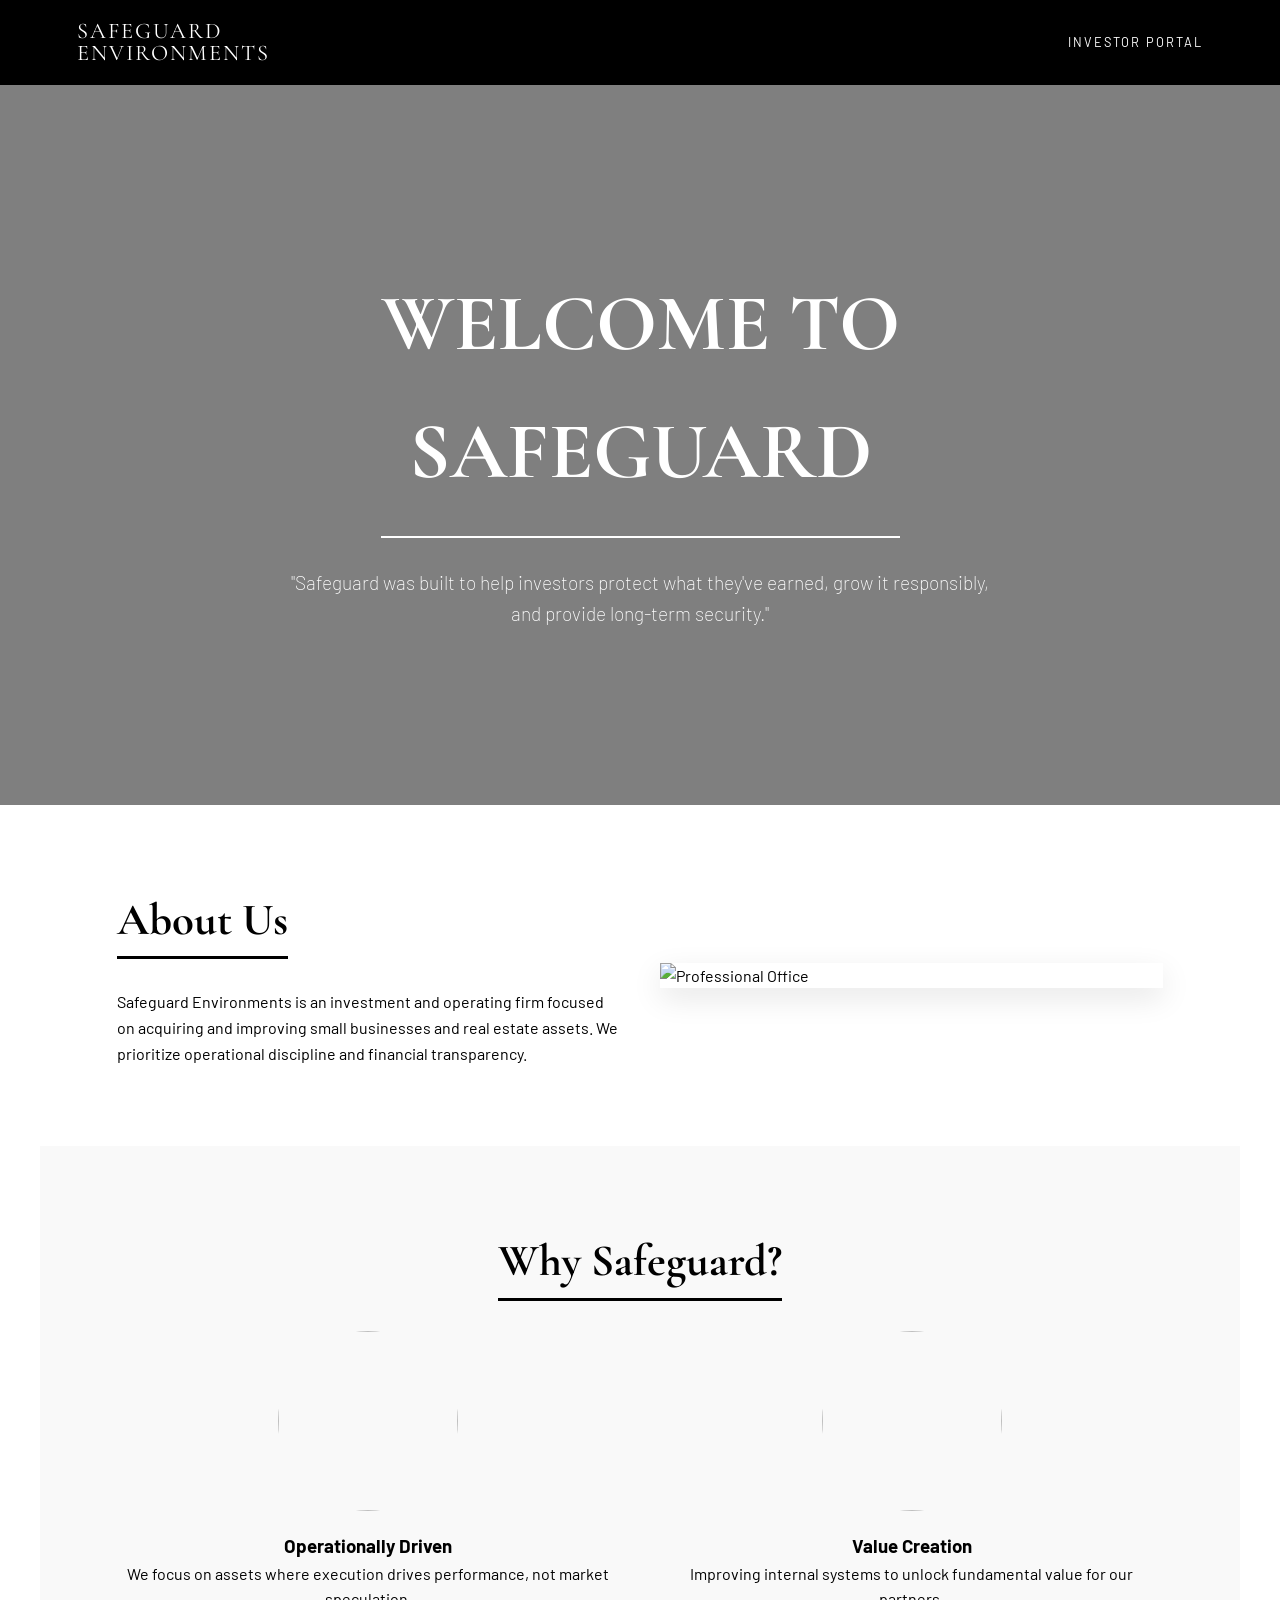
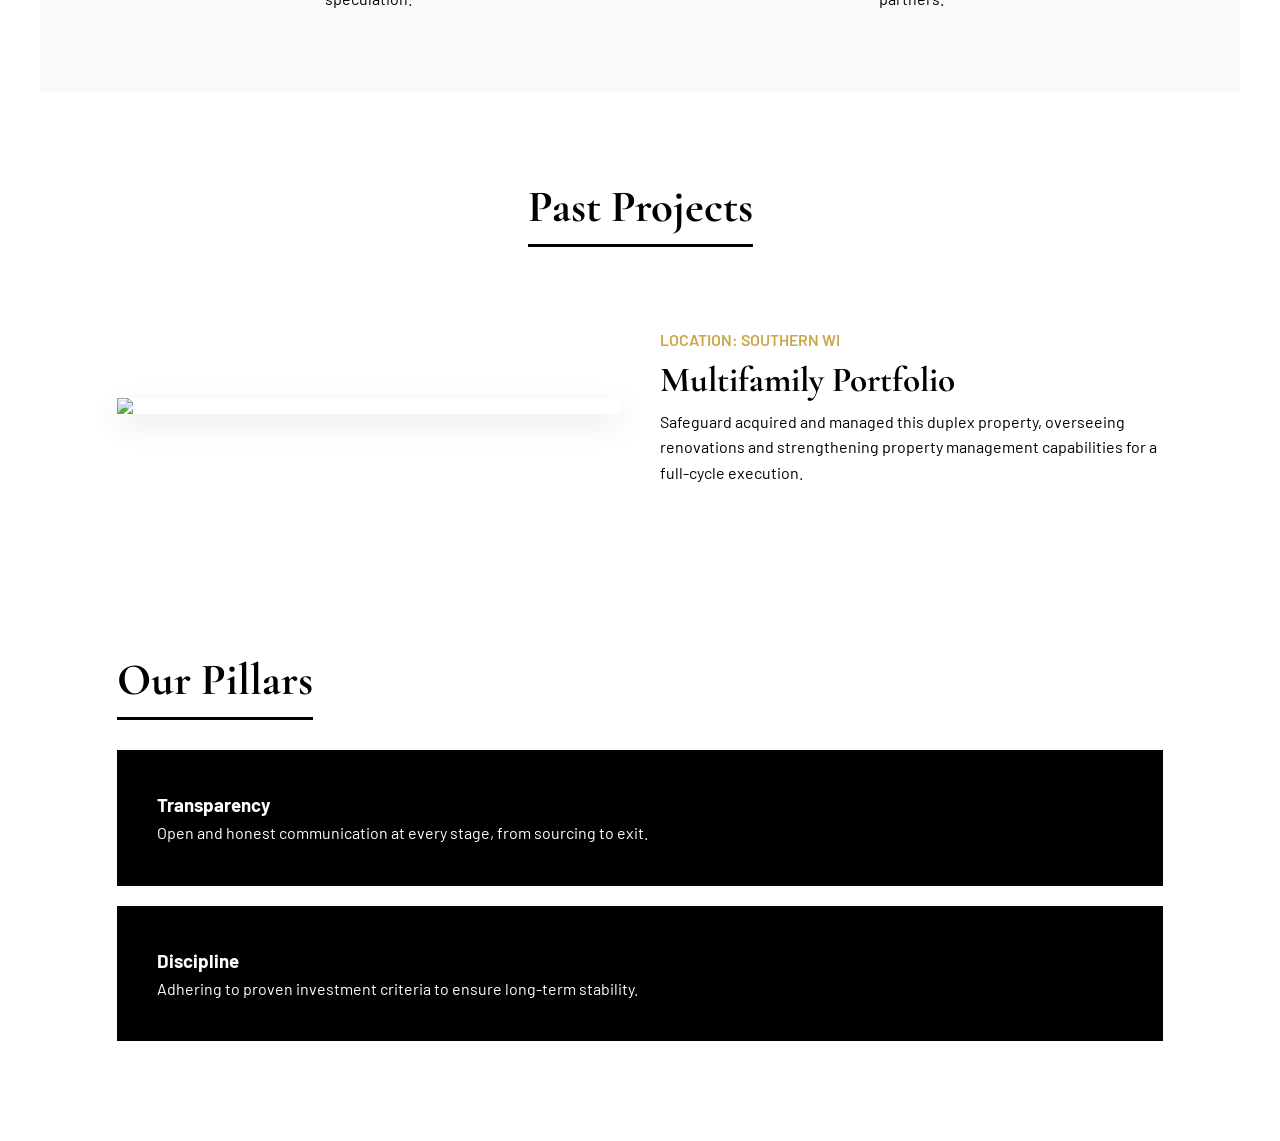
==== commit f6f59bcc: "Update index.html" ====
--- a/index.html
+++ b/index.html
@@ -5,76 +5,69 @@
     <meta name="viewport" content="width=device-width, initial-scale=1.0">
     <title>Safeguard Environments</title>
     <link rel="stylesheet" href="style.css">
-    <link href="https://fonts.googleapis.com/css2?family=Cormorant+Garamond:wght@400;600&family=Barlow:wght@200;400&display=swap" rel="stylesheet">
+    <link href="https://fonts.googleapis.com/css2?family=Cormorant+Garamond:wght@400;600&family=Barlow:wght@200;400;600&display=swap" rel="stylesheet">
 </head>
 <body>
 
     <nav>
-        <div class="logo">Safeguard<br>Environments</div>
-        <div style="color:white; font-size:2rem;">☰</div>
+        <div class="logo">SAFEGUARD<br>ENVIRONMENTS</div>
+        <div style="color:white; font-size: 0.8rem; letter-spacing: 2px;">INVESTOR PORTAL</div>
     </nav>
 
     <header class="hero">
         <h1>WELCOME TO<br>SAFEGUARD</h1>
-        <p>“Safeguard was built to help investors protect what they’ve earned, grow it responsibly, and provide long-term security for their families.”<br>— Isaac Weber, Founder</p>
+        <p style="max-width: 700px; font-weight: 200; font-size: 1.2rem;">"Safeguard was built to help investors protect what they've earned, grow it responsibly, and provide long-term security."</p>
     </header>
 
-    <section>
-        <h2>About Us</h2>
-        <div class="center-text">
-            <p>Safeguard Environments is an investment and operating firm focused on acquiring, operating, and improving small businesses and real estate assets. We take a hands-on approach to ownership by prioritizing operational discipline, financial transparency, and long-term sustainability...</p>
+    <section class="container">
+        <div class="responsive-grid">
+            <div>
+                <h2 class="underlined-title">About Us</h2>
+                <p>Safeguard Environments is an investment and operating firm focused on acquiring and improving small businesses and real estate assets. We prioritize operational discipline and financial transparency.</p>
+            </div>
+            <img src="office.jpg" class="img-responsive" alt="Professional Office">
         </div>
     </section>
 
-    <section class="bg-grey">
-        <h2>Why Safeguard?</h2>
-        <div class="center-text">
-            <p>We focus on assets where operational execution drives performance, not speculation. By emphasizing disciplined underwriting, hands-on management, and long-term ownership...</p>
-            
-            <img src="cash-icon.jpg" class="circle-img" alt="Cash">
-            <h3>Operationally Driven Cash Flow</h3>
-            <p>We focus on assets where performance is created through execution. By prioritizing operational oversight...</p>
-
-            <img src="chart-icon.jpg" class="circle-img" alt="Value">
-            <h3>Value Creation Through Improvement</h3>
-            <p>Rather than relying solely on appreciation, we emphasize improving underlying operations, processes, and accountability.</p>
+    <section style="background: var(--light-grey); text-align: center;" class="container">
+        <h2 class="underlined-title">Why Safeguard?</h2>
+        <div class="responsive-grid" style="grid-template-columns: repeat(auto-fit, minmax(300px, 1fr));">
+            <div>
+                <img src="1000018480.jpg" class="circle-icon">
+                <h3>Operationally Driven</h3>
+                <p>We focus on assets where execution drives performance, not market speculation.</p>
+            </div>
+            <div>
+                <img src="1000018481.jpg" class="circle-icon">
+                <h3>Value Creation</h3>
+                <p>Improving internal systems to unlock fundamental value for our partners.</p>
+            </div>
         </div>
     </section>
 
-    <section>
-        <h2>Meet the Team</h2>
-        <div class="center-text">
-            <img src="isaac-weber.jpg" style="width:100%; max-width:400px; margin-bottom:20px;">
-            <p style="text-transform:uppercase; font-size:0.8rem; letter-spacing:1px;">Founder & Principal</p>
-            <h3>Isaac Weber</h3>
-            <a href="about.html" class="btn-read-more">Read More</a>
+    <section class="container">
+        <div class="title-wrapper" style="text-align: center;">
+            <h2 class="underlined-title">Past Projects</h2>
+        </div>
+        <div class="responsive-grid" style="margin-top: 50px;">
+            <img src="1000018489.jpg" class="img-responsive">
+            <div>
+                <span style="color: var(--gold); font-weight: 600;">LOCATION: SOUTHERN WI</span>
+                <h3 style="font-family: 'Cormorant Garamond'; font-size: 2.2rem;">Multifamily Portfolio</h3>
+                <p>Safeguard acquired and managed this duplex property, overseeing renovations and strengthening property management capabilities for a full-cycle execution.</p>
+            </div>
         </div>
     </section>
 
-    <section class="bg-grey">
-        <h2>What allows Safeguard to provide for our Investors?</h2>
-        
+    <section class="container" style="background: white;">
+        <h2 class="underlined-title">Our Pillars</h2>
         <div class="value-card">
             <h3>Transparency</h3>
-            <p>To Safeguard, transparency means ALWAYS maintaining open and honest communication with investors at every stage, from deal sourcing to exit strategies.</p>
+            <p>Open and honest communication at every stage, from sourcing to exit.</p>
         </div>
-
         <div class="value-card">
             <h3>Discipline</h3>
-            <p>By staying disciplined in our underwriting, adhering to proven investment criteria, and avoiding impulsive decisions driven by market trends...</p>
-        </div>
-
-        <div class="value-card">
-            <h3>Urgency</h3>
-            <p>Our ability to act quickly and decisively is essential in capitalizing on time-sensitive opportunities. Safeguard actively manages risk by staying proactive...</p>
-        </div>
-    </section>
-
-    <section>
-        <h2 style="text-decoration: underline;">Upcoming Real Estate Offerings</h2>
-        <div class="center-text">
-            <p>Safeguard Environments identifies and evaluates high-quality real estate opportunities designed for long-term operational success.</p>
-            <img src="coming-soon.jpg" style="width:100%; margin-top:20px;">
+            <p>Adhering to proven investment criteria to ensure long-term stability.</p>
         </div>
     </section>
 
--- a/style.css
+++ b/style.css
@@ -1,40 +1,45 @@
+/* --- GLOBAL REFINEMENT --- */
 :root {
-  --navy: #000000; /* Header is pure black in screenshots */
+  --black: #000000;
   --gold: #c9a84c;
-  --light-grey: #e5e5e5;
+  --light-grey: #f9f9f9;
   --white: #ffffff;
-  --text-main: #333333;
+  --text-grey: #4a4a4a;
 }
+
+* { box-sizing: border-box; margin: 0; padding: 0; }
 
 body {
   font-family: 'Barlow', sans-serif;
-  color: var(--text-main);
+  color: var(--black);
   line-height: 1.6;
-  margin: 0;
+  overflow-x: hidden;
 }
 
-/* --- EXACT HEADER --- */
+/* --- RESPONSIVE NAVIGATION --- */
 nav {
-  background: var(--navy);
-  padding: 20px 5%;
-  border-bottom: 1px solid rgba(255,255,255,0.1);
+  background: var(--black);
+  padding: 20px 6%;
   display: flex;
   justify-content: space-between;
   align-items: center;
+  position: sticky;
+  top: 0;
+  z-index: 1000;
 }
 
 .logo {
   font-family: 'Cormorant Garamond', serif;
   color: white;
-  font-size: 1.5rem;
-  line-height: 1.1;
+  font-size: 1.4rem;
+  line-height: 1;
+  letter-spacing: 2px;
 }
 
-/* --- EXACT HERO --- */
+/* --- HERO SECTION (Adaptive Height) --- */
 .hero {
   height: 80vh;
-  position: relative;
-  background: linear-gradient(rgba(0,0,0,0.4), rgba(0,0,0,0.4)), url('hero-image.jpg'); /* Replace with your people-walking-stairs image */
+  background: linear-gradient(rgba(0,0,0,0.5), rgba(0,0,0,0.5)), url('hero.jpg');
   background-size: cover;
   background-position: center;
   display: flex;
@@ -48,71 +53,65 @@
 
 .hero h1 {
   font-family: 'Cormorant Garamond', serif;
-  font-size: 3rem;
-  letter-spacing: 2px;
+  font-size: clamp(2.5rem, 8vw, 5rem); /* Scales based on screen size */
   text-transform: uppercase;
-  margin-bottom: 40px;
-  border-bottom: 1px solid white;
+  border-bottom: 2px solid var(--white);
   padding-bottom: 20px;
-}
-
-.hero p {
-  font-size: 1.1rem;
-  max-width: 600px;
-  font-weight: 300;
-  line-height: 1.5;
-}
-
-/* --- CONTENT SECTIONS --- */
-section { padding: 60px 10%; }
-.bg-grey { background-color: var(--light-grey); }
-
-h2 {
-  font-family: 'Cormorant Garamond', serif;
-  font-size: 2.5rem;
-  text-align: center;
   margin-bottom: 30px;
 }
 
-.center-text { text-align: center; max-width: 800px; margin: 0 auto; }
-
-/* --- CIRCLE IMAGES --- */
-.circle-img {
-  width: 150px;
-  height: 150px;
-  border-radius: 50%;
-  object-fit: cover;
-  margin: 20px auto;
-  display: block;
-  border: 1px solid #ddd;
+/* --- THE GRID SYSTEM (Desktop vs Mobile) --- */
+.container {
+  max-width: 1200px;
+  margin: 0 auto;
+  padding: 80px 6%;
 }
 
-/* --- BLACK VALUE CARDS --- */
+.responsive-grid {
+  display: grid;
+  grid-template-columns: 1fr; /* Default to 1 column for phone */
+  gap: 40px;
+  align-items: center;
+}
+
+/* Desktop Only: Switch to 2 columns */
+@media (min-width: 992px) {
+  .responsive-grid {
+    grid-template-columns: 1fr 1fr;
+  }
+}
+
+/* --- CONTENT BLOCKS --- */
+.underlined-title {
+  font-family: 'Cormorant Garamond', serif;
+  font-size: 2.8rem;
+  display: inline-block;
+  border-bottom: 3px solid var(--black);
+  margin-bottom: 30px;
+}
+
 .value-card {
-  background: black;
+  background: var(--black);
   color: white;
   padding: 40px;
   margin-bottom: 20px;
+  transition: transform 0.3s ease;
 }
 
-.value-card h3 {
-  font-family: 'Cormorant Garamond', serif;
-  font-size: 2rem;
-  margin-bottom: 15px;
-  color: white;
+.value-card:hover { transform: translateY(-5px); }
+
+/* --- IMAGES --- */
+.img-responsive {
+  width: 100%;
+  height: auto;
+  object-fit: cover;
+  box-shadow: 0 10px 30px rgba(0,0,0,0.1);
 }
 
-.value-card p {
-  color: rgba(255,255,255,0.8);
-  font-size: 0.95rem;
+.circle-icon {
+  width: 180px;
+  height: 180px;
+  border-radius: 50%;
+  margin: 0 auto 20px;
+  display: block;
 }
-
-/* --- BUTTONS --- */
-.btn-read-more {
-  background: #444;
-  color: white;
-  padding: 12px 30px;
-  text-decoration: none;
-  display: inline-block;
-  margin-top: 20px;
-}
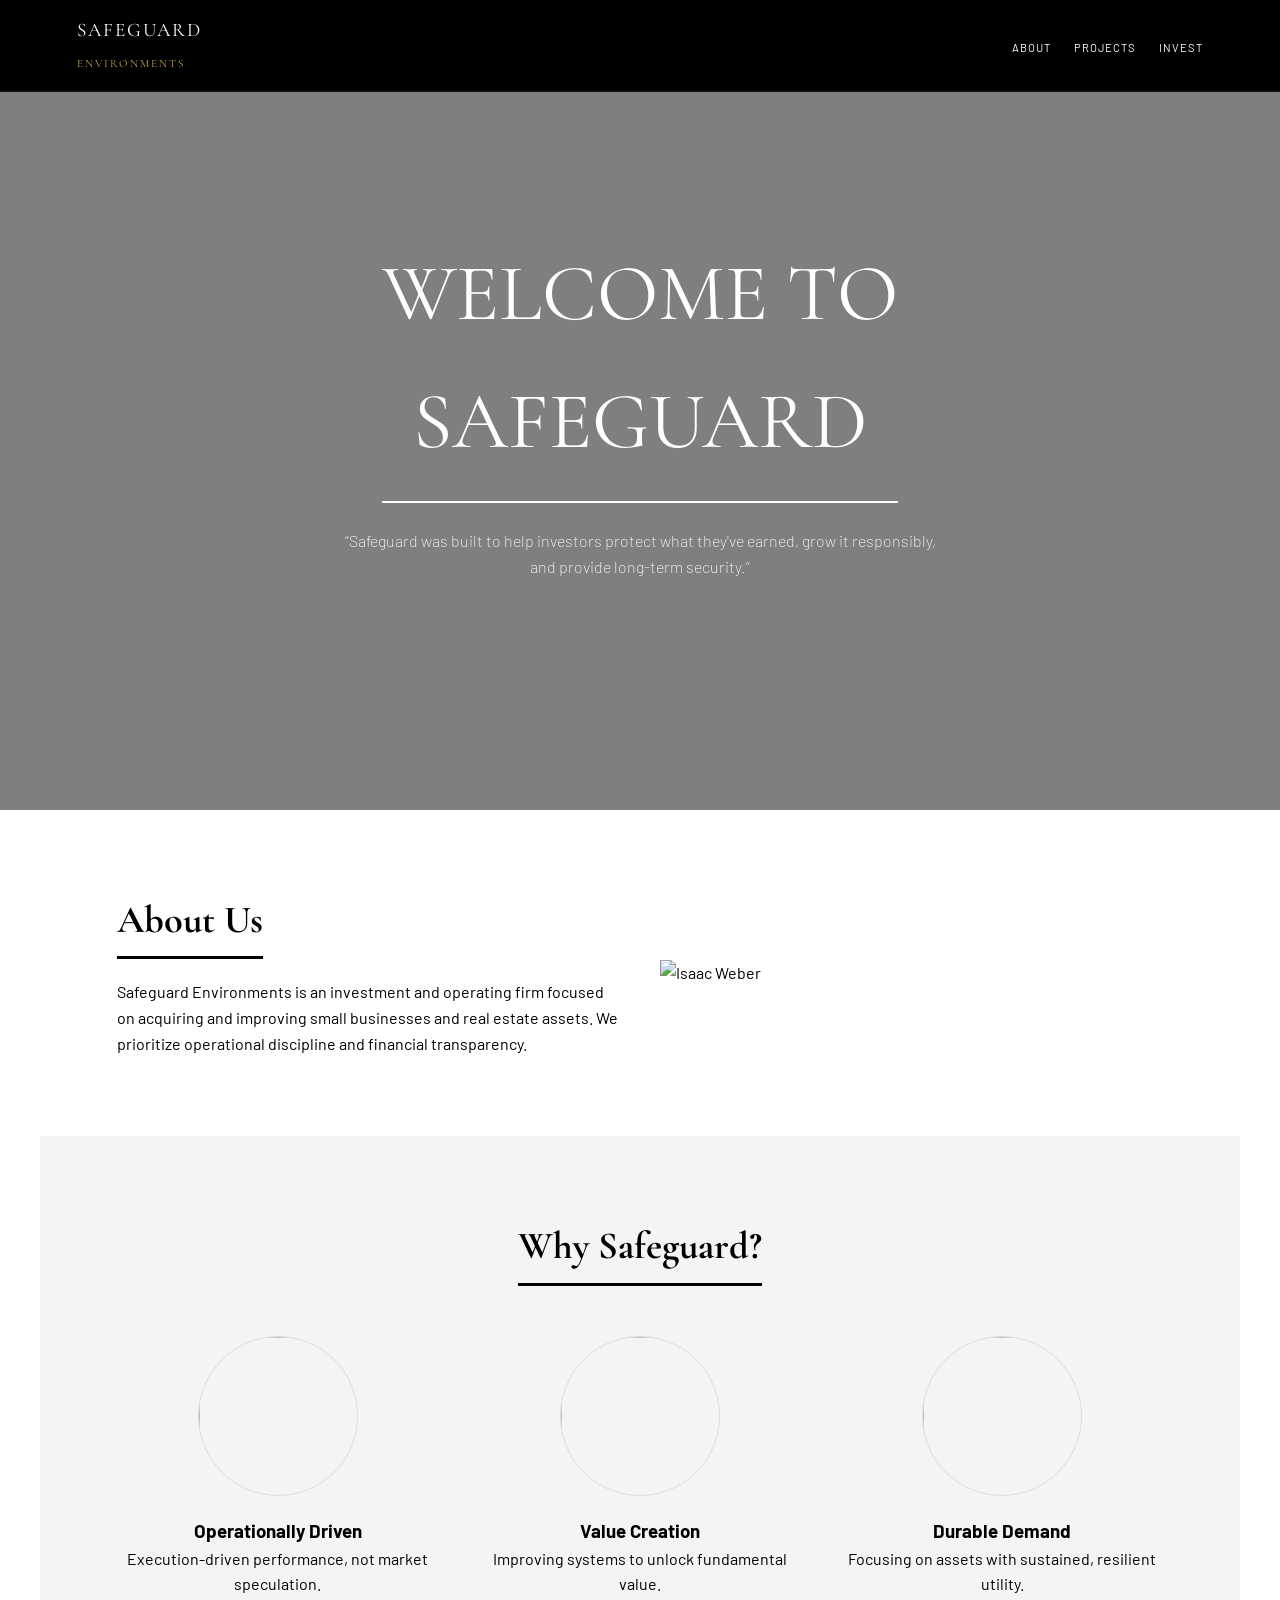
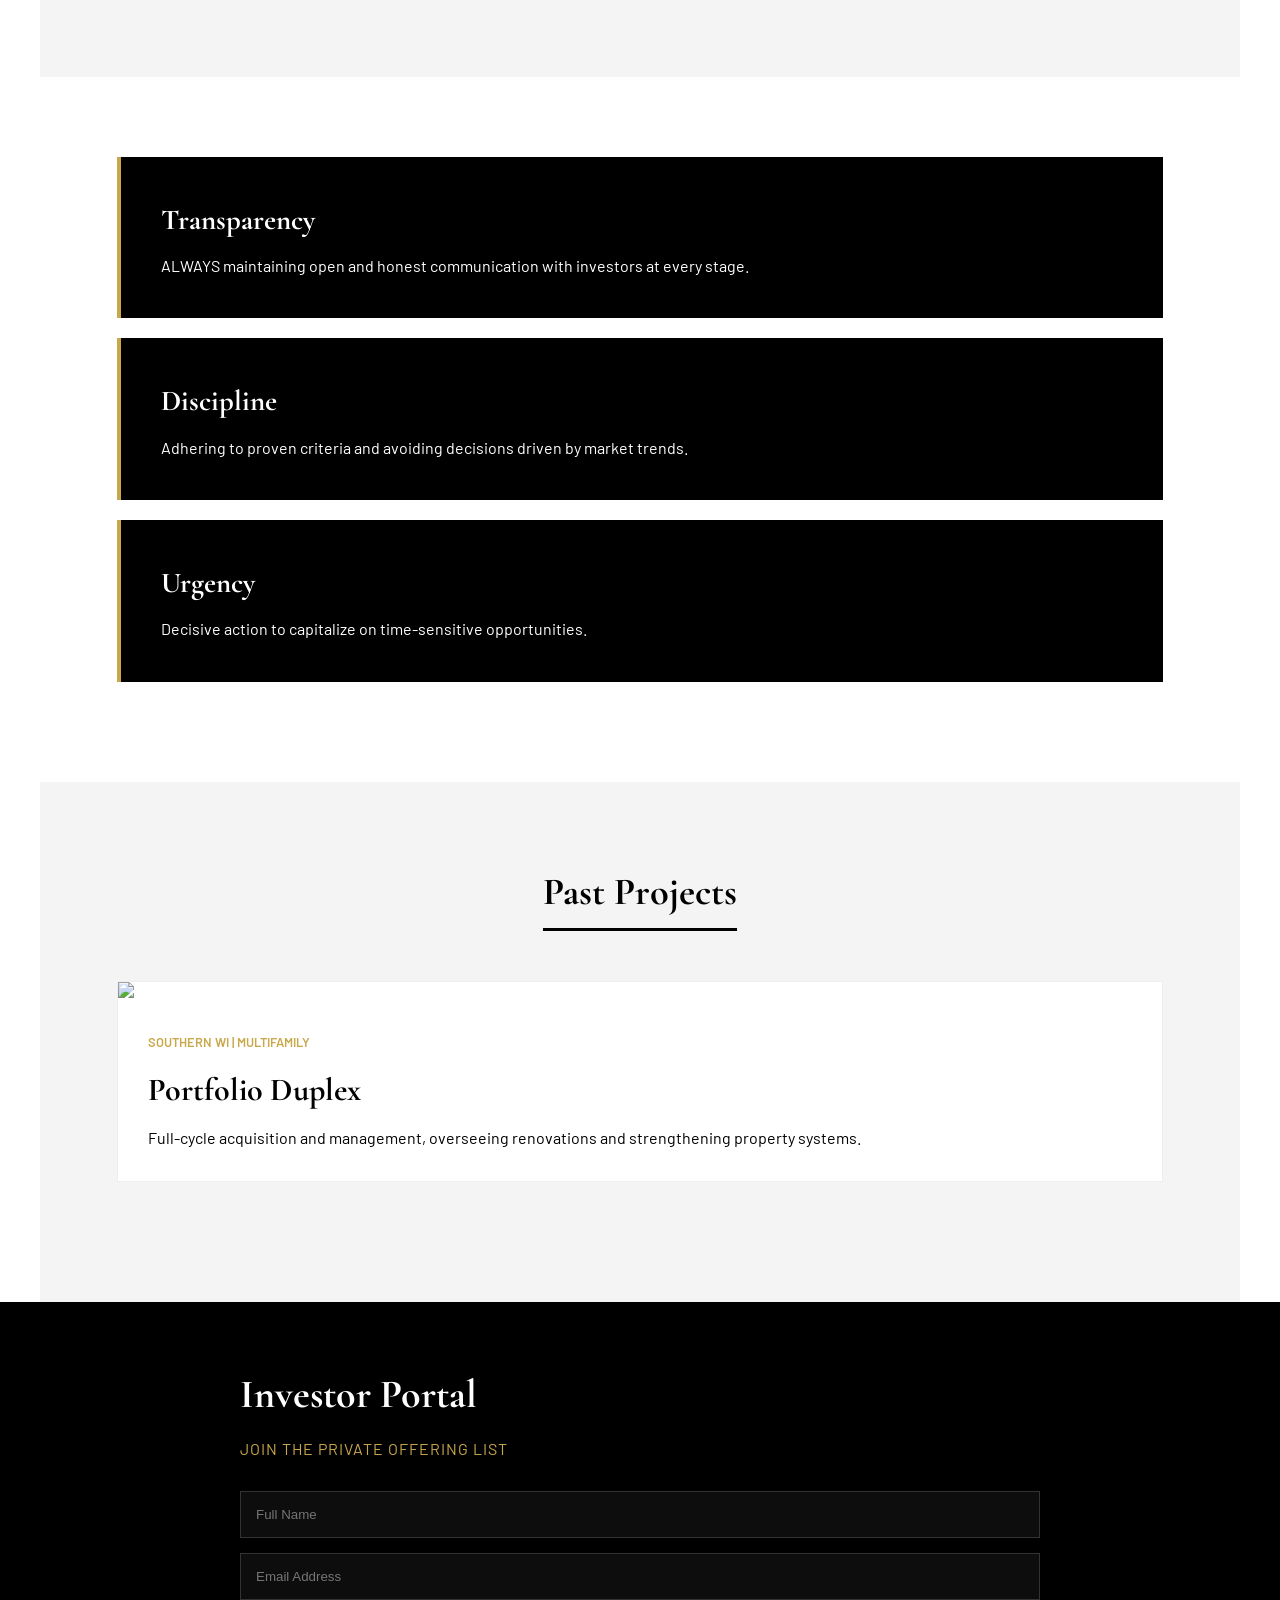
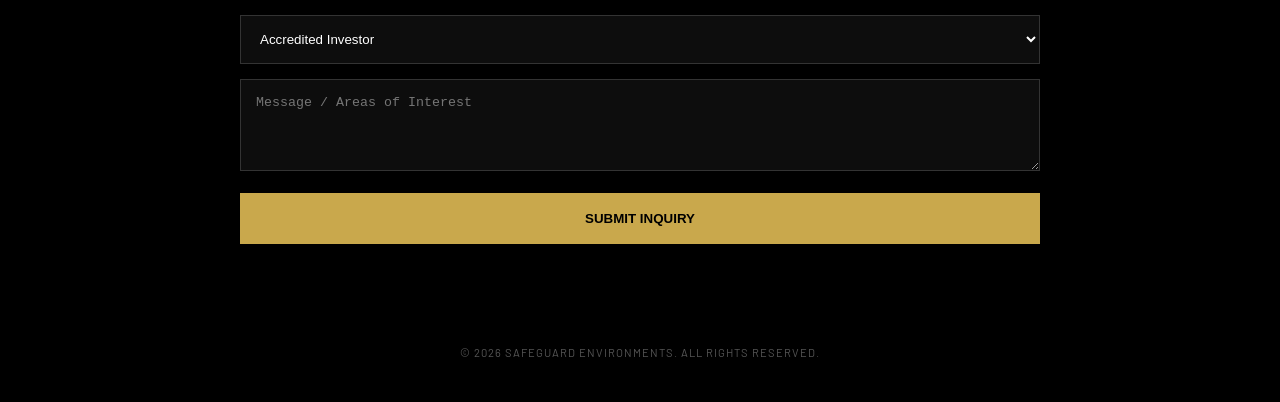
==== commit 0bd66929: "Refactor index.html for improved structure and clarity Updated the title and viewport meta tag for b" ====
--- a/index.html
+++ b/index.html
@@ -2,74 +2,244 @@
 <html lang="en">
 <head>
     <meta charset="UTF-8">
-    <meta name="viewport" content="width=device-width, initial-scale=1.0">
-    <title>Safeguard Environments</title>
-    <link rel="stylesheet" href="style.css">
-    <link href="https://fonts.googleapis.com/css2?family=Cormorant+Garamond:wght@400;600&family=Barlow:wght@200;400;600&display=swap" rel="stylesheet">
+    <meta name="viewport" content="width=device-width, initial-scale=1.0, maximum-scale=1.0">
+    <title>Safeguard Environments | Private Investment</title>
+    
+    <link href="https://fonts.googleapis.com/css2?family=Cormorant+Garamond:wght@300;400;600&family=Barlow:wght@200;300;400;600&display=swap" rel="stylesheet">
+
+    <style>
+        /* --- CSS STYLING --- */
+        :root {
+            --black: #000000;
+            --gold: #c9a84c;
+            --light-grey: #f4f4f4;
+            --white: #ffffff;
+            --text-muted: #555555;
+        }
+
+        * { box-sizing: border-box; margin: 0; padding: 0; }
+        html { scroll-behavior: smooth; }
+
+        body {
+            font-family: 'Barlow', sans-serif;
+            color: var(--black);
+            line-height: 1.6;
+            background: var(--white);
+        }
+
+        /* NAVIGATION */
+        nav {
+            background: var(--black);
+            padding: 15px 6%;
+            display: flex;
+            justify-content: space-between;
+            align-items: center;
+            position: fixed;
+            top: 0; width: 100%;
+            z-index: 2000;
+            border-bottom: 1px solid rgba(255,255,255,0.1);
+        }
+
+        .logo {
+            font-family: 'Cormorant Garamond', serif;
+            color: white;
+            font-size: 1.2rem;
+            letter-spacing: 2px;
+            text-transform: uppercase;
+        }
+
+        .nav-links a {
+            color: white;
+            text-decoration: none;
+            font-size: 0.7rem;
+            letter-spacing: 1px;
+            margin-left: 20px;
+            text-transform: uppercase;
+        }
+
+        /* HERO SECTION */
+        .hero {
+            height: 90vh;
+            background: linear-gradient(rgba(0,0,0,0.5), rgba(0,0,0,0.5)), url('1000018477.jpg');
+            background-size: cover;
+            background-position: center;
+            display: flex;
+            flex-direction: column;
+            justify-content: center;
+            align-items: center;
+            text-align: center;
+            color: white;
+            padding: 0 10%;
+        }
+
+        .hero h1 {
+            font-family: 'Cormorant Garamond', serif;
+            font-size: clamp(2.5rem, 8vw, 5rem);
+            text-transform: uppercase;
+            border-bottom: 2px solid white;
+            padding-bottom: 15px;
+            margin-bottom: 25px;
+            font-weight: 400;
+        }
+
+        /* SECTION TITLES */
+        .title-wrapper { text-align: center; margin-bottom: 50px; }
+        .underlined-title {
+            font-family: 'Cormorant Garamond', serif;
+            font-size: 2.4rem;
+            display: inline-block;
+            border-bottom: 3px solid var(--black);
+            padding-bottom: 5px;
+            text-transform: capitalize;
+        }
+
+        /* GRID SYSTEM */
+        .container { max-width: 1200px; margin: 0 auto; padding: 80px 6%; }
+        .grid { display: grid; grid-template-columns: 1fr; gap: 40px; align-items: center; }
+
+        @media (min-width: 992px) {
+            .grid-2 { grid-template-columns: 1fr 1fr; }
+            .grid-3 { grid-template-columns: 1fr 1fr 1fr; }
+        }
+
+        /* CIRCLE ICONS (WHY SAFEGUARD) */
+        .circle-icon {
+            width: 160px; height: 160px;
+            border-radius: 50%;
+            margin: 0 auto 20px;
+            display: block;
+            border: 1px solid #ddd;
+            object-fit: cover;
+        }
+
+        /* VALUE CARDS (BLACK BOXES) */
+        .value-card {
+            background: var(--black);
+            color: white;
+            padding: 40px;
+            margin-bottom: 20px;
+            border-left: 4px solid var(--gold);
+        }
+        .value-card h3 { font-family: 'Cormorant Garamond', serif; font-size: 1.8rem; margin-bottom: 10px; }
+
+        /* PROJECT CARDS */
+        .project-card { border: 1px solid #eee; overflow: hidden; background: white; margin-bottom: 40px; }
+        .project-img { width: 100%; height: auto; display: block; }
+        .project-content { padding: 30px; }
+
+        /* CRM FORM SECTION */
+        .form-container { background: var(--black); color: white; padding: 60px 6%; }
+        input, select, textarea {
+            width: 100%; padding: 15px; margin-bottom: 15px;
+            background: rgba(255,255,255,0.05); border: 1px solid #333; color: white;
+        }
+        .submit-btn {
+            width: 100%; padding: 18px; background: var(--gold);
+            border: none; font-weight: 700; cursor: pointer; text-transform: uppercase;
+        }
+
+        footer { background: #000; color: #555; text-align: center; padding: 40px; font-size: 0.7rem; letter-spacing: 1px; }
+    </style>
 </head>
 <body>
 
     <nav>
-        <div class="logo">SAFEGUARD<br>ENVIRONMENTS</div>
-        <div style="color:white; font-size: 0.8rem; letter-spacing: 2px;">INVESTOR PORTAL</div>
+        <div class="logo">SAFEGUARD<br><span style="color:var(--gold); font-size: 0.7rem;">ENVIRONMENTS</span></div>
+        <div class="nav-links">
+            <a href="#about">ABOUT</a>
+            <a href="#projects">PROJECTS</a>
+            <a href="#invest">INVEST</a>
+        </div>
     </nav>
 
     <header class="hero">
         <h1>WELCOME TO<br>SAFEGUARD</h1>
-        <p style="max-width: 700px; font-weight: 200; font-size: 1.2rem;">"Safeguard was built to help investors protect what they've earned, grow it responsibly, and provide long-term security."</p>
+        <p style="max-width: 600px; font-weight: 200;">“Safeguard was built to help investors protect what they've earned, grow it responsibly, and provide long-term security.”</p>
     </header>
 
-    <section class="container">
-        <div class="responsive-grid">
+    <section id="about" class="container">
+        <div class="grid grid-2">
             <div>
                 <h2 class="underlined-title">About Us</h2>
-                <p>Safeguard Environments is an investment and operating firm focused on acquiring and improving small businesses and real estate assets. We prioritize operational discipline and financial transparency.</p>
-            </div>
-            <img src="office.jpg" class="img-responsive" alt="Professional Office">
-        </div>
-    </section>
-
-    <section style="background: var(--light-grey); text-align: center;" class="container">
-        <h2 class="underlined-title">Why Safeguard?</h2>
-        <div class="responsive-grid" style="grid-template-columns: repeat(auto-fit, minmax(300px, 1fr));">
+                <p style="margin-top: 20px;">Safeguard Environments is an investment and operating firm focused on acquiring and improving small businesses and real estate assets. We prioritize operational discipline and financial transparency.</p>
+            </div>
+            <img src="1000018483.jpg" style="width:100%;" alt="Isaac Weber">
+        </div>
+    </section>
+
+    <section class="container" style="background: var(--light-grey);">
+        <div class="title-wrapper">
+            <h2 class="underlined-title">Why Safeguard?</h2>
+        </div>
+        <div class="grid grid-3" style="text-align: center;">
             <div>
                 <img src="1000018480.jpg" class="circle-icon">
                 <h3>Operationally Driven</h3>
-                <p>We focus on assets where execution drives performance, not market speculation.</p>
+                <p>Execution-driven performance, not market speculation.</p>
             </div>
             <div>
                 <img src="1000018481.jpg" class="circle-icon">
                 <h3>Value Creation</h3>
-                <p>Improving internal systems to unlock fundamental value for our partners.</p>
+                <p>Improving systems to unlock fundamental value.</p>
+            </div>
+            <div>
+                <img src="1000018487.jpg" class="circle-icon">
+                <h3>Durable Demand</h3>
+                <p>Focusing on assets with sustained, resilient utility.</p>
             </div>
         </div>
     </section>
 
     <section class="container">
-        <div class="title-wrapper" style="text-align: center;">
-            <h2 class="underlined-title">Past Projects</h2>
-        </div>
-        <div class="responsive-grid" style="margin-top: 50px;">
-            <img src="1000018489.jpg" class="img-responsive">
-            <div>
-                <span style="color: var(--gold); font-weight: 600;">LOCATION: SOUTHERN WI</span>
-                <h3 style="font-family: 'Cormorant Garamond'; font-size: 2.2rem;">Multifamily Portfolio</h3>
-                <p>Safeguard acquired and managed this duplex property, overseeing renovations and strengthening property management capabilities for a full-cycle execution.</p>
-            </div>
-        </div>
-    </section>
-
-    <section class="container" style="background: white;">
-        <h2 class="underlined-title">Our Pillars</h2>
         <div class="value-card">
             <h3>Transparency</h3>
-            <p>Open and honest communication at every stage, from sourcing to exit.</p>
+            <p>ALWAYS maintaining open and honest communication with investors at every stage.</p>
         </div>
         <div class="value-card">
             <h3>Discipline</h3>
-            <p>Adhering to proven investment criteria to ensure long-term stability.</p>
-        </div>
-    </section>
+            <p>Adhering to proven criteria and avoiding decisions driven by market trends.</p>
+        </div>
+        <div class="value-card">
+            <h3>Urgency</h3>
+            <p>Decisive action to capitalize on time-sensitive opportunities.</p>
+        </div>
+    </section>
+
+    <section id="projects" class="container" style="background: var(--light-grey);">
+        <div class="title-wrapper">
+            <h2 class="underlined-title">Past Projects</h2>
+        </div>
+        <div class="project-card">
+            <img src="1000018489.jpg" class="project-img">
+            <div class="project-content">
+                <span style="color:var(--gold); font-size: 0.8rem; font-weight: 600;">SOUTHERN WI | MULTIFAMILY</span>
+                <h3 style="font-family: 'Cormorant Garamond'; font-size: 2rem; margin: 10px 0;">Portfolio Duplex</h3>
+                <p>Full-cycle acquisition and management, overseeing renovations and strengthening property systems.</p>
+            </div>
+        </div>
+    </section>
+
+    <section id="invest" class="form-container">
+        <div style="max-width: 800px; margin: 0 auto;">
+            <h2 style="font-family: 'Cormorant Garamond'; font-size: 2.5rem; margin-bottom: 10px;">Investor Portal</h2>
+            <p style="color: var(--gold); margin-bottom: 30px; letter-spacing: 1px;">JOIN THE PRIVATE OFFERING LIST</p>
+            
+            <form action="https://formspree.io/f/YOUR_ID_HERE" method="POST">
+                <input type="text" name="name" placeholder="Full Name" required>
+                <input type="email" name="email" placeholder="Email Address" required>
+                <select name="status">
+                    <option value="Accredited">Accredited Investor</option>
+                    <option value="Non-Accredited">Non-Accredited</option>
+                </select>
+                <textarea name="message" placeholder="Message / Areas of Interest" rows="4"></textarea>
+                <button type="submit" class="submit-btn">Submit Inquiry</button>
+            </form>
+        </div>
+    </section>
+
+    <footer>
+        <p>© 2026 SAFEGUARD ENVIRONMENTS. ALL RIGHTS RESERVED.</p>
+    </footer>
 
 </body>
 </html>
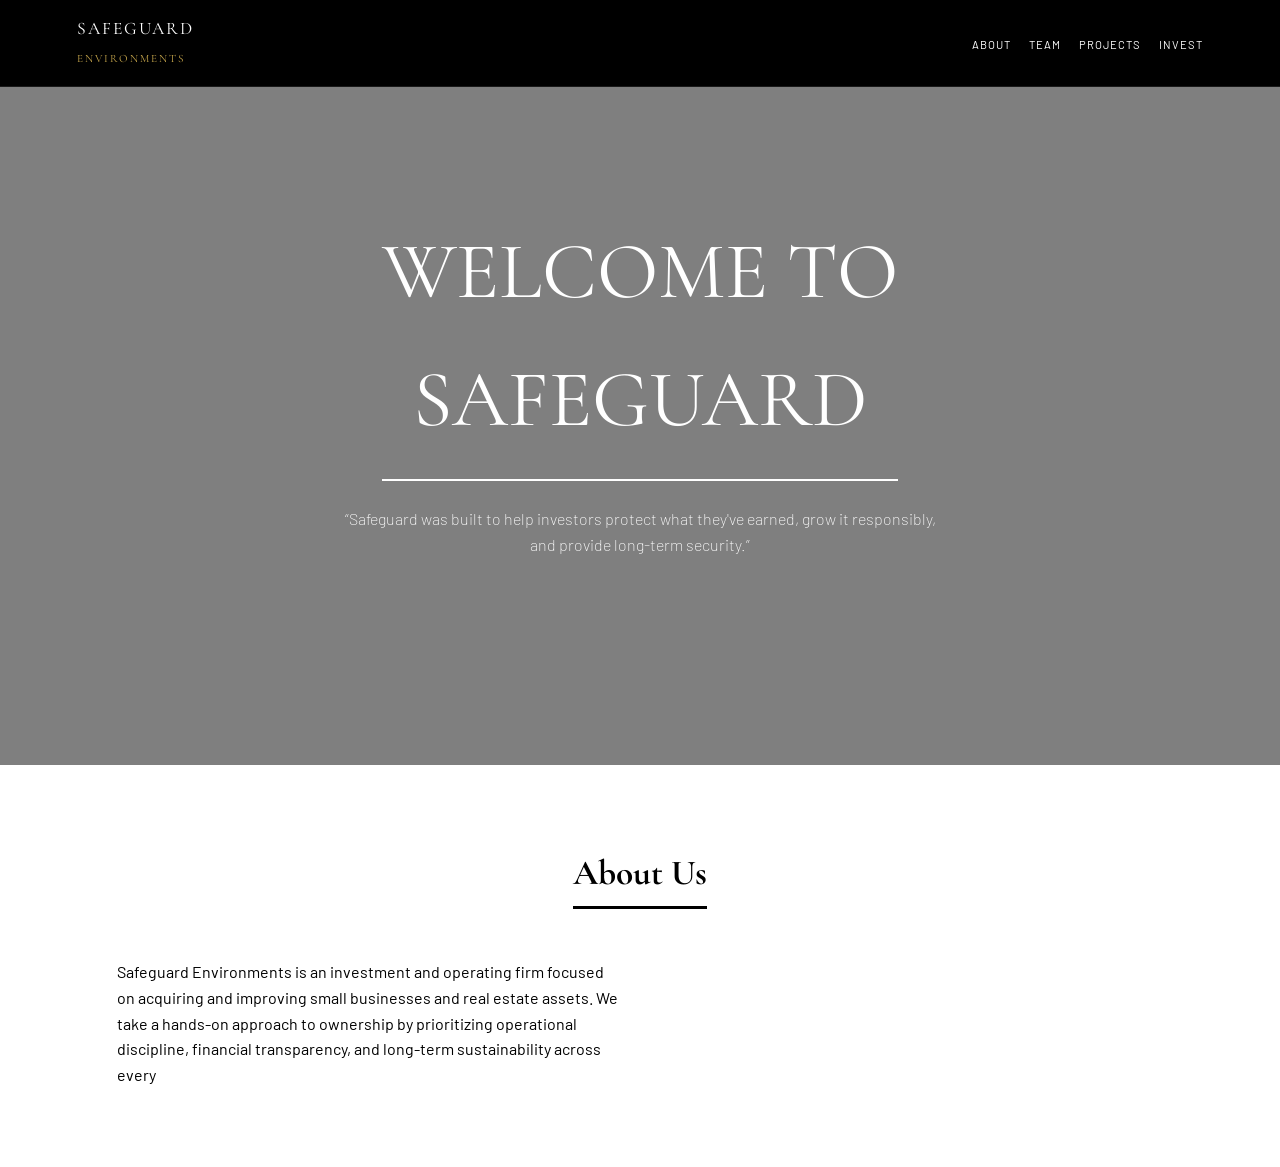
==== commit 1ade5a19: "Update index.html" ====
--- a/index.html
+++ b/index.html
@@ -3,12 +3,12 @@
 <head>
     <meta charset="UTF-8">
     <meta name="viewport" content="width=device-width, initial-scale=1.0, maximum-scale=1.0">
-    <title>Safeguard Environments | Private Investment</title>
+    <title>Safeguard Environments | Private Investment & Operations</title>
     
     <link href="https://fonts.googleapis.com/css2?family=Cormorant+Garamond:wght@300;400;600&family=Barlow:wght@200;300;400;600&display=swap" rel="stylesheet">
 
     <style>
-        /* --- CSS STYLING --- */
+        /* --- GLOBAL STYLES --- */
         :root {
             --black: #000000;
             --gold: #c9a84c;
@@ -43,7 +43,7 @@
         .logo {
             font-family: 'Cormorant Garamond', serif;
             color: white;
-            font-size: 1.2rem;
+            font-size: 1.1rem;
             letter-spacing: 2px;
             text-transform: uppercase;
         }
@@ -53,13 +53,13 @@
             text-decoration: none;
             font-size: 0.7rem;
             letter-spacing: 1px;
-            margin-left: 20px;
+            margin-left: 15px;
             text-transform: uppercase;
         }
 
         /* HERO SECTION */
         .hero {
-            height: 90vh;
+            height: 85vh;
             background: linear-gradient(rgba(0,0,0,0.5), rgba(0,0,0,0.5)), url('1000018477.jpg');
             background-size: cover;
             background-position: center;
@@ -86,14 +86,13 @@
         .title-wrapper { text-align: center; margin-bottom: 50px; }
         .underlined-title {
             font-family: 'Cormorant Garamond', serif;
-            font-size: 2.4rem;
+            font-size: 2.2rem;
             display: inline-block;
             border-bottom: 3px solid var(--black);
             padding-bottom: 5px;
             text-transform: capitalize;
         }
 
-        /* GRID SYSTEM */
         .container { max-width: 1200px; margin: 0 auto; padding: 80px 6%; }
         .grid { display: grid; grid-template-columns: 1fr; gap: 40px; align-items: center; }
 
@@ -102,7 +101,20 @@
             .grid-3 { grid-template-columns: 1fr 1fr 1fr; }
         }
 
-        /* CIRCLE ICONS (WHY SAFEGUARD) */
+        /* MEET THE TEAM / ABOUT SECTION */
+        .team-image {
+            width: 100%;
+            max-width: 450px;
+            border: 1px solid var(--gold);
+            padding: 10px;
+            display: block;
+            margin: 0 auto;
+        }
+
+        .bio-text p { margin-bottom: 20px; color: var(--text-muted); }
+        .founder-tag { color: var(--gold); font-weight: 600; letter-spacing: 2px; text-transform: uppercase; font-size: 0.8rem; }
+
+        /* CIRCLE ICONS */
         .circle-icon {
             width: 160px; height: 160px;
             border-radius: 50%;
@@ -123,12 +135,12 @@
         .value-card h3 { font-family: 'Cormorant Garamond', serif; font-size: 1.8rem; margin-bottom: 10px; }
 
         /* PROJECT CARDS */
-        .project-card { border: 1px solid #eee; overflow: hidden; background: white; margin-bottom: 40px; }
+        .project-card { border: 1px solid #eee; background: white; margin-bottom: 40px; }
         .project-img { width: 100%; height: auto; display: block; }
         .project-content { padding: 30px; }
 
         /* CRM FORM SECTION */
-        .form-container { background: var(--black); color: white; padding: 60px 6%; }
+        .form-container { background: var(--black); color: white; padding: 80px 6%; }
         input, select, textarea {
             width: 100%; padding: 15px; margin-bottom: 15px;
             background: rgba(255,255,255,0.05); border: 1px solid #333; color: white;
@@ -147,6 +159,7 @@
         <div class="logo">SAFEGUARD<br><span style="color:var(--gold); font-size: 0.7rem;">ENVIRONMENTS</span></div>
         <div class="nav-links">
             <a href="#about">ABOUT</a>
+            <a href="#team">TEAM</a>
             <a href="#projects">PROJECTS</a>
             <a href="#invest">INVEST</a>
         </div>
@@ -158,88 +171,9 @@
     </header>
 
     <section id="about" class="container">
+        <div class="title-wrapper">
+            <h2 class="underlined-title">About Us</h2>
+        </div>
         <div class="grid grid-2">
             <div>
-                <h2 class="underlined-title">About Us</h2>
-                <p style="margin-top: 20px;">Safeguard Environments is an investment and operating firm focused on acquiring and improving small businesses and real estate assets. We prioritize operational discipline and financial transparency.</p>
-            </div>
-            <img src="1000018483.jpg" style="width:100%;" alt="Isaac Weber">
-        </div>
-    </section>
-
-    <section class="container" style="background: var(--light-grey);">
-        <div class="title-wrapper">
-            <h2 class="underlined-title">Why Safeguard?</h2>
-        </div>
-        <div class="grid grid-3" style="text-align: center;">
-            <div>
-                <img src="1000018480.jpg" class="circle-icon">
-                <h3>Operationally Driven</h3>
-                <p>Execution-driven performance, not market speculation.</p>
-            </div>
-            <div>
-                <img src="1000018481.jpg" class="circle-icon">
-                <h3>Value Creation</h3>
-                <p>Improving systems to unlock fundamental value.</p>
-            </div>
-            <div>
-                <img src="1000018487.jpg" class="circle-icon">
-                <h3>Durable Demand</h3>
-                <p>Focusing on assets with sustained, resilient utility.</p>
-            </div>
-        </div>
-    </section>
-
-    <section class="container">
-        <div class="value-card">
-            <h3>Transparency</h3>
-            <p>ALWAYS maintaining open and honest communication with investors at every stage.</p>
-        </div>
-        <div class="value-card">
-            <h3>Discipline</h3>
-            <p>Adhering to proven criteria and avoiding decisions driven by market trends.</p>
-        </div>
-        <div class="value-card">
-            <h3>Urgency</h3>
-            <p>Decisive action to capitalize on time-sensitive opportunities.</p>
-        </div>
-    </section>
-
-    <section id="projects" class="container" style="background: var(--light-grey);">
-        <div class="title-wrapper">
-            <h2 class="underlined-title">Past Projects</h2>
-        </div>
-        <div class="project-card">
-            <img src="1000018489.jpg" class="project-img">
-            <div class="project-content">
-                <span style="color:var(--gold); font-size: 0.8rem; font-weight: 600;">SOUTHERN WI | MULTIFAMILY</span>
-                <h3 style="font-family: 'Cormorant Garamond'; font-size: 2rem; margin: 10px 0;">Portfolio Duplex</h3>
-                <p>Full-cycle acquisition and management, overseeing renovations and strengthening property systems.</p>
-            </div>
-        </div>
-    </section>
-
-    <section id="invest" class="form-container">
-        <div style="max-width: 800px; margin: 0 auto;">
-            <h2 style="font-family: 'Cormorant Garamond'; font-size: 2.5rem; margin-bottom: 10px;">Investor Portal</h2>
-            <p style="color: var(--gold); margin-bottom: 30px; letter-spacing: 1px;">JOIN THE PRIVATE OFFERING LIST</p>
-            
-            <form action="https://formspree.io/f/YOUR_ID_HERE" method="POST">
-                <input type="text" name="name" placeholder="Full Name" required>
-                <input type="email" name="email" placeholder="Email Address" required>
-                <select name="status">
-                    <option value="Accredited">Accredited Investor</option>
-                    <option value="Non-Accredited">Non-Accredited</option>
-                </select>
-                <textarea name="message" placeholder="Message / Areas of Interest" rows="4"></textarea>
-                <button type="submit" class="submit-btn">Submit Inquiry</button>
-            </form>
-        </div>
-    </section>
-
-    <footer>
-        <p>© 2026 SAFEGUARD ENVIRONMENTS. ALL RIGHTS RESERVED.</p>
-    </footer>
-
-</body>
-</html>
+                <p>Safeguard Environments is an investment and operating firm focused on acquiring and improving small businesses and real estate assets. We take a hands-on approach to ownership by prioritizing operational discipline, financial transparency, and long-term sustainability across every
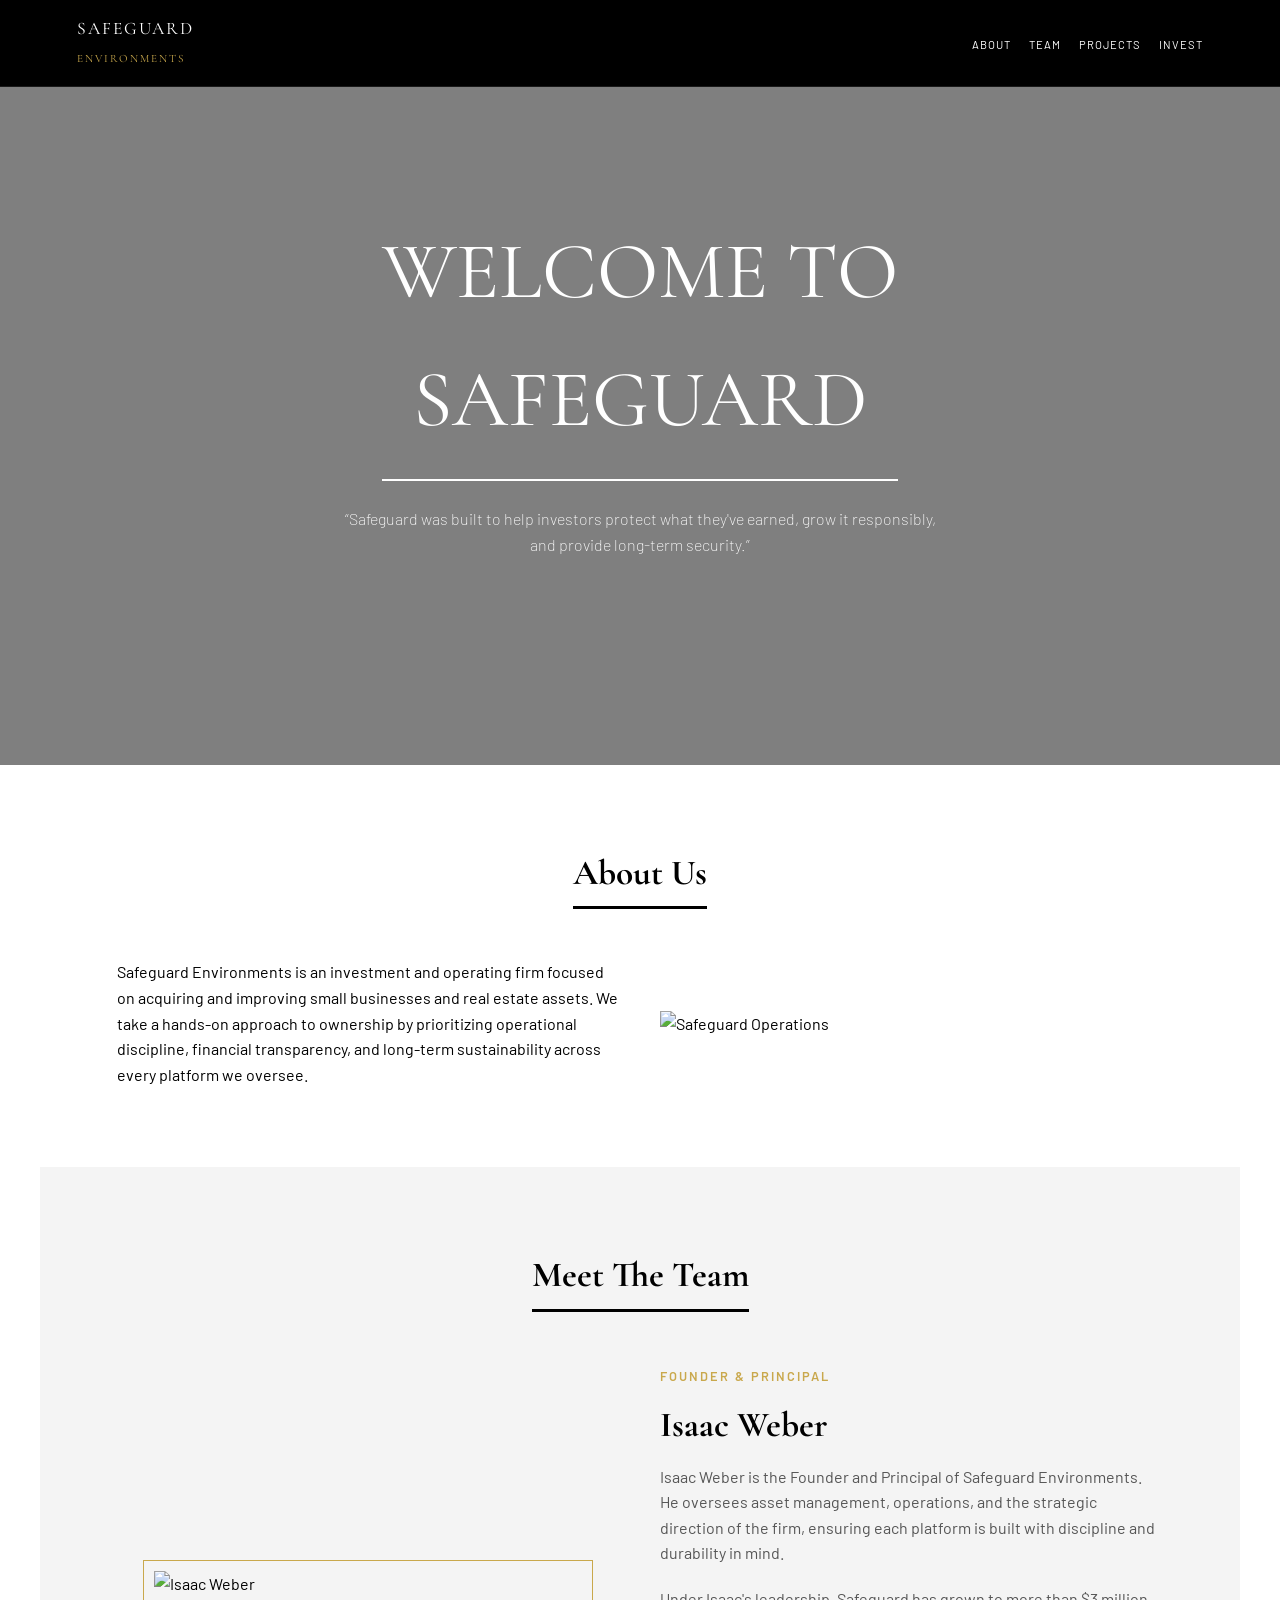
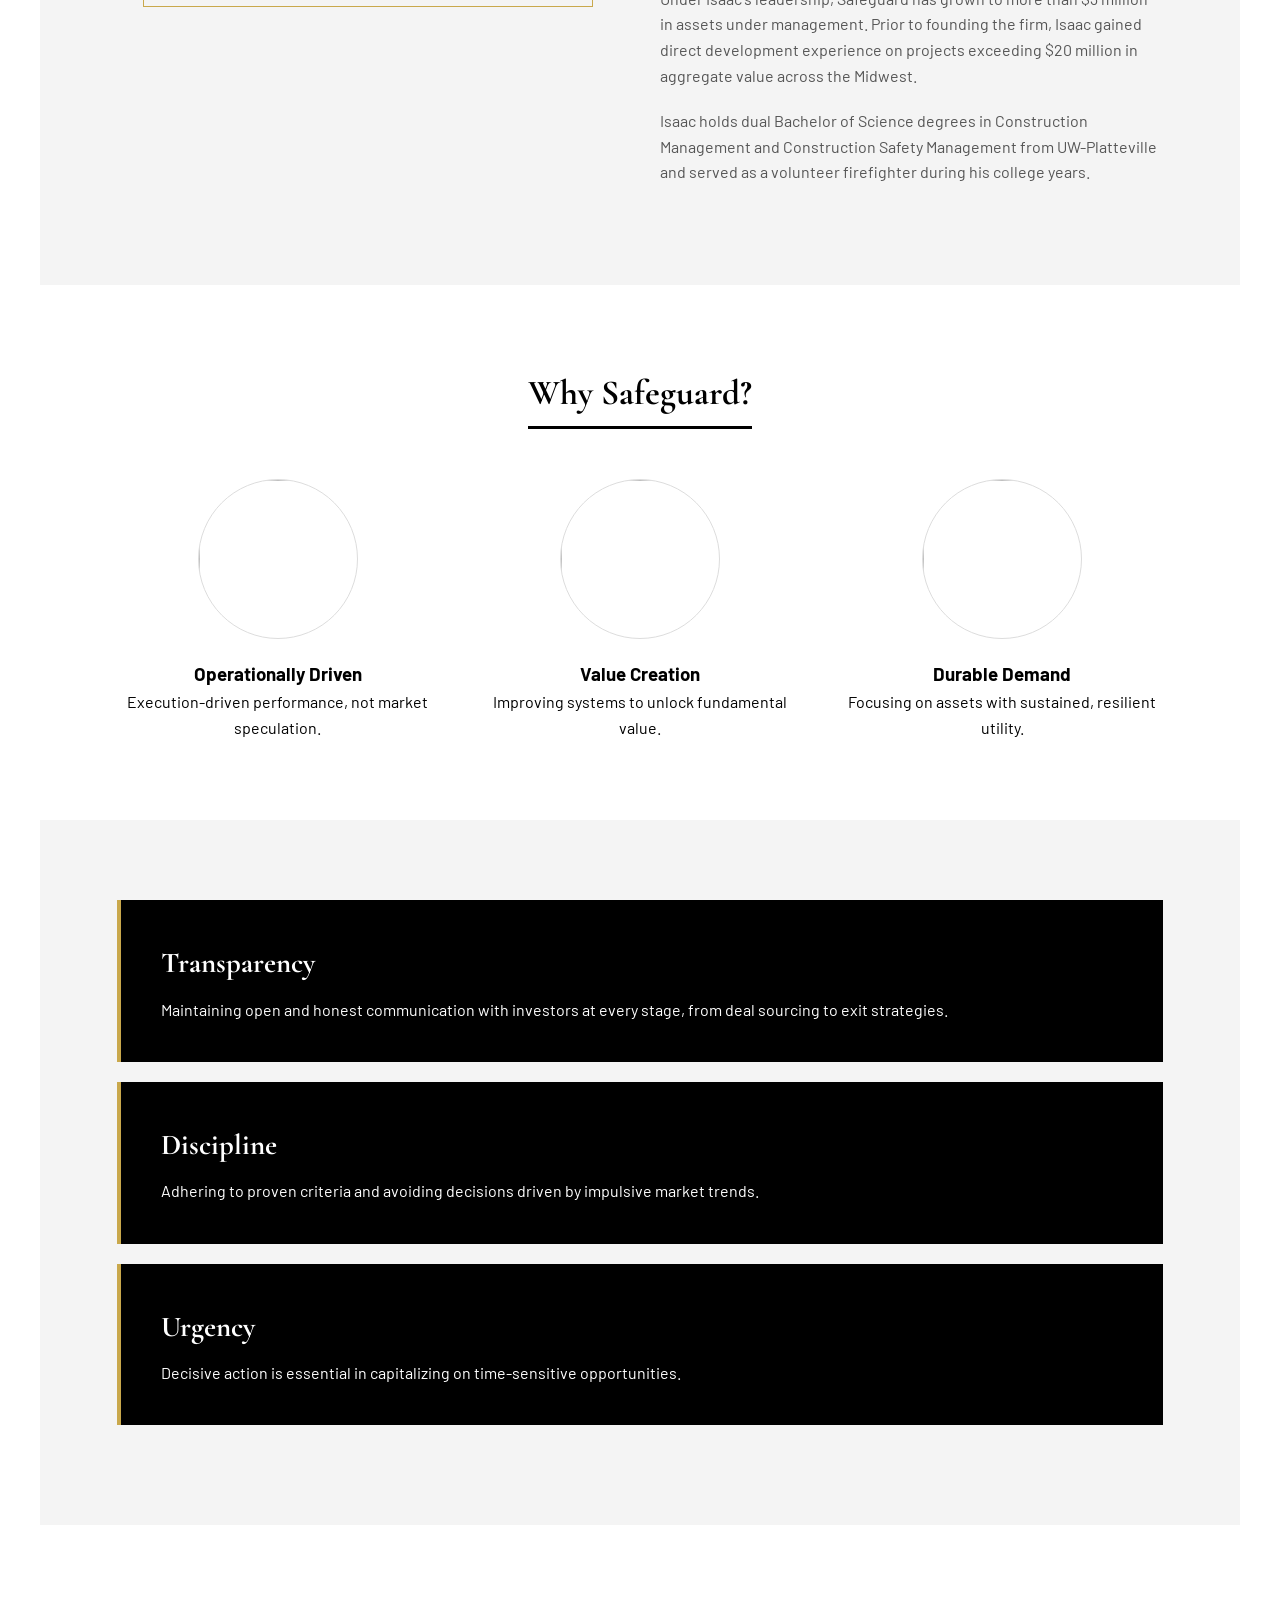
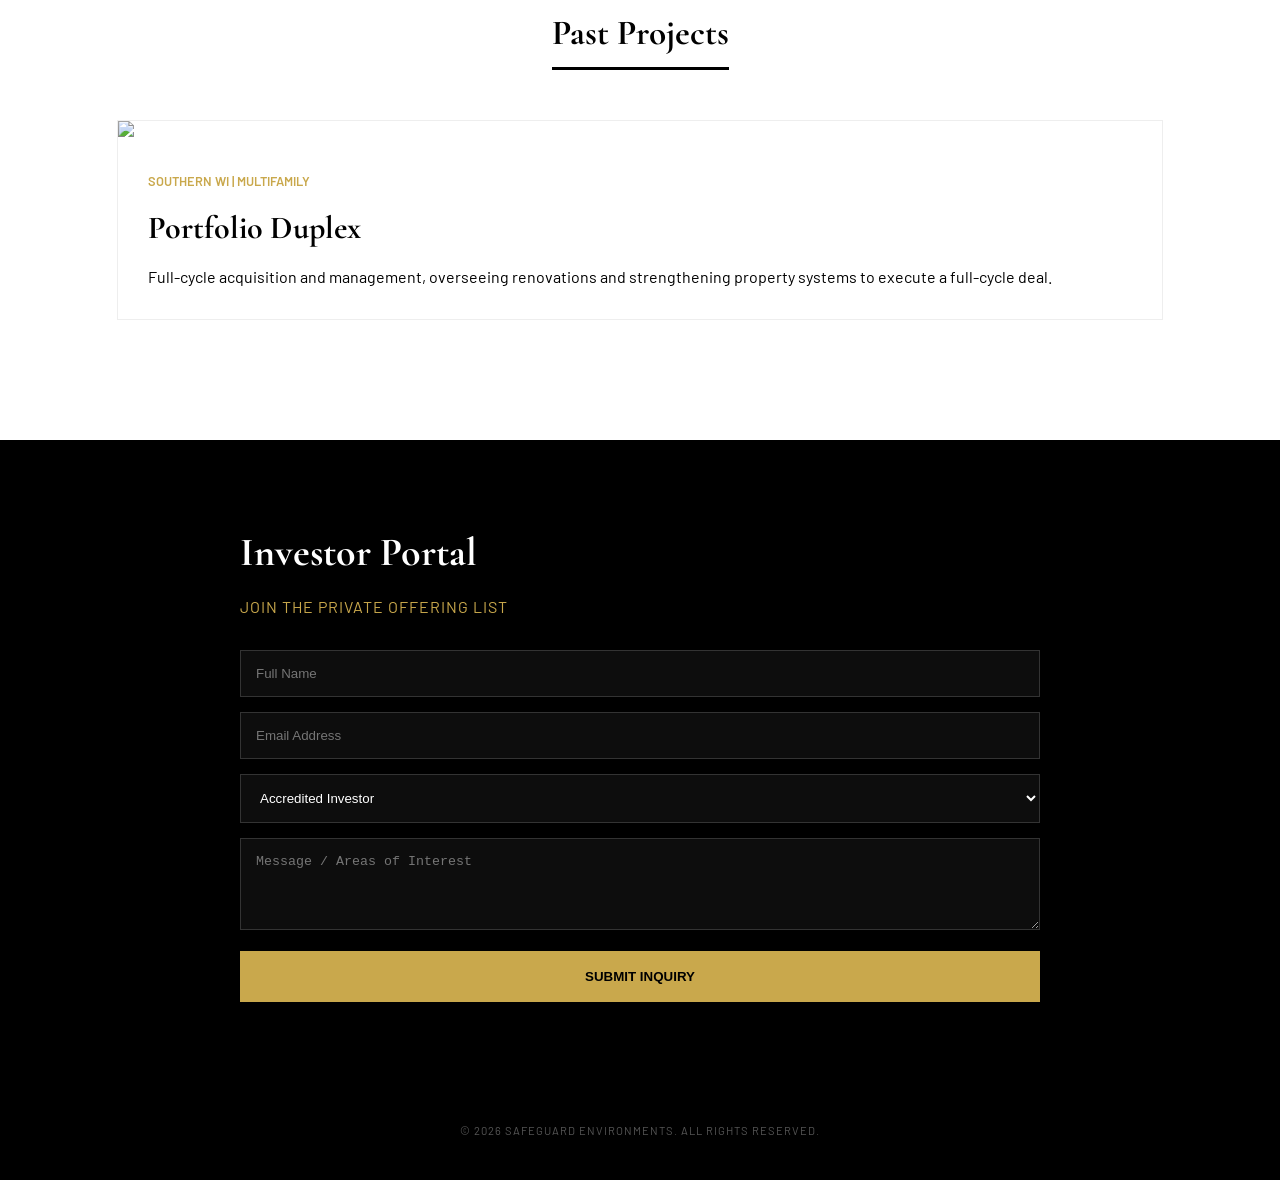
==== commit 14132d01: "Enhance content in index.html for About Us section Updated company description and team member bios " ====
--- a/index.html
+++ b/index.html
@@ -176,4 +176,101 @@
         </div>
         <div class="grid grid-2">
             <div>
-                <p>Safeguard Environments is an investment and operating firm focused on acquiring and improving small businesses and real estate assets. We take a hands-on approach to ownership by prioritizing operational discipline, financial transparency, and long-term sustainability across every
+                <p>Safeguard Environments is an investment and operating firm focused on acquiring and improving small businesses and real estate assets. We take a hands-on approach to ownership by prioritizing operational discipline, financial transparency, and long-term sustainability across every platform we oversee.</p>
+            </div>
+            <img src="1000018484.jpg" style="width:100%;" alt="Safeguard Operations">
+        </div>
+    </section>
+
+    <section id="team" class="container" style="background: var(--light-grey);">
+        <div class="title-wrapper">
+            <h2 class="underlined-title">Meet the Team</h2>
+        </div>
+        <div class="grid grid-2">
+            <img src="1000018483.jpg" class="team-image" alt="Isaac Weber">
+            <div class="bio-text">
+                <span class="founder-tag">Founder & Principal</span>
+                <h3 style="font-family: 'Cormorant Garamond'; font-size: 2.2rem; margin: 10px 0;">Isaac Weber</h3>
+                <p>Isaac Weber is the Founder and Principal of Safeguard Environments. He oversees asset management, operations, and the strategic direction of the firm, ensuring each platform is built with discipline and durability in mind.</p>
+                <p>Under Isaac's leadership, Safeguard has grown to more than $3 million in assets under management. Prior to founding the firm, Isaac gained direct development experience on projects exceeding $20 million in aggregate value across the Midwest.</p>
+                <p>Isaac holds dual Bachelor of Science degrees in Construction Management and Construction Safety Management from UW-Platteville and served as a volunteer firefighter during his college years.</p>
+            </div>
+        </div>
+    </section>
+
+    <section class="container">
+        <div class="title-wrapper">
+            <h2 class="underlined-title">Why Safeguard?</h2>
+        </div>
+        <div class="grid grid-3" style="text-align: center;">
+            <div>
+                <img src="1000018480.jpg" class="circle-icon">
+                <h3>Operationally Driven</h3>
+                <p>Execution-driven performance, not market speculation.</p>
+            </div>
+            <div>
+                <img src="1000018481.jpg" class="circle-icon">
+                <h3>Value Creation</h3>
+                <p>Improving systems to unlock fundamental value.</p>
+            </div>
+            <div>
+                <img src="1000018487.jpg" class="circle-icon">
+                <h3>Durable Demand</h3>
+                <p>Focusing on assets with sustained, resilient utility.</p>
+            </div>
+        </div>
+    </section>
+
+    <section class="container" style="background: var(--light-grey);">
+        <div class="value-card">
+            <h3>Transparency</h3>
+            <p>Maintaining open and honest communication with investors at every stage, from deal sourcing to exit strategies.</p>
+        </div>
+        <div class="value-card">
+            <h3>Discipline</h3>
+            <p>Adhering to proven criteria and avoiding decisions driven by impulsive market trends.</p>
+        </div>
+        <div class="value-card">
+            <h3>Urgency</h3>
+            <p>Decisive action is essential in capitalizing on time-sensitive opportunities.</p>
+        </div>
+    </section>
+
+    <section id="projects" class="container">
+        <div class="title-wrapper">
+            <h2 class="underlined-title">Past Projects</h2>
+        </div>
+        <div class="project-card">
+            <img src="1000018489.jpg" class="project-img">
+            <div class="project-content">
+                <span style="color:var(--gold); font-size: 0.8rem; font-weight: 600;">SOUTHERN WI | MULTIFAMILY</span>
+                <h3 style="font-family: 'Cormorant Garamond'; font-size: 2rem; margin: 10px 0;">Portfolio Duplex</h3>
+                <p>Full-cycle acquisition and management, overseeing renovations and strengthening property systems to execute a full-cycle deal.</p>
+            </div>
+        </div>
+    </section>
+
+    <section id="invest" class="form-container">
+        <div style="max-width: 800px; margin: 0 auto;">
+            <h2 style="font-family: 'Cormorant Garamond'; font-size: 2.5rem; margin-bottom: 10px; color: white;">Investor Portal</h2>
+            <p style="color: var(--gold); margin-bottom: 30px; letter-spacing: 1px;">JOIN THE PRIVATE OFFERING LIST</p>
+            
+            <form action="https://formspree.io/f/YOUR_ID_HERE" method="POST">
+                <input type="text" name="name" placeholder="Full Name" required>
+                <input type="email" name="email" placeholder="Email Address" required>
+                <select name="status">
+                    <option value="Accredited">Accredited Investor</option>
+                    <option value="Non-Accredited">Non-Accredited</option>
+                </select>
+                <textarea name="message" placeholder="Message / Areas of Interest" rows="4"></textarea>
+                <button type="submit" class="submit-btn">Submit Inquiry</button>
+            </form>
+        </div>
+    </section>
+
+    <footer>
+        <p>© 2026 SAFEGUARD ENVIRONMENTS. ALL RIGHTS RESERVED.</p>
+    </footer>
+
+</body>
+</html>
